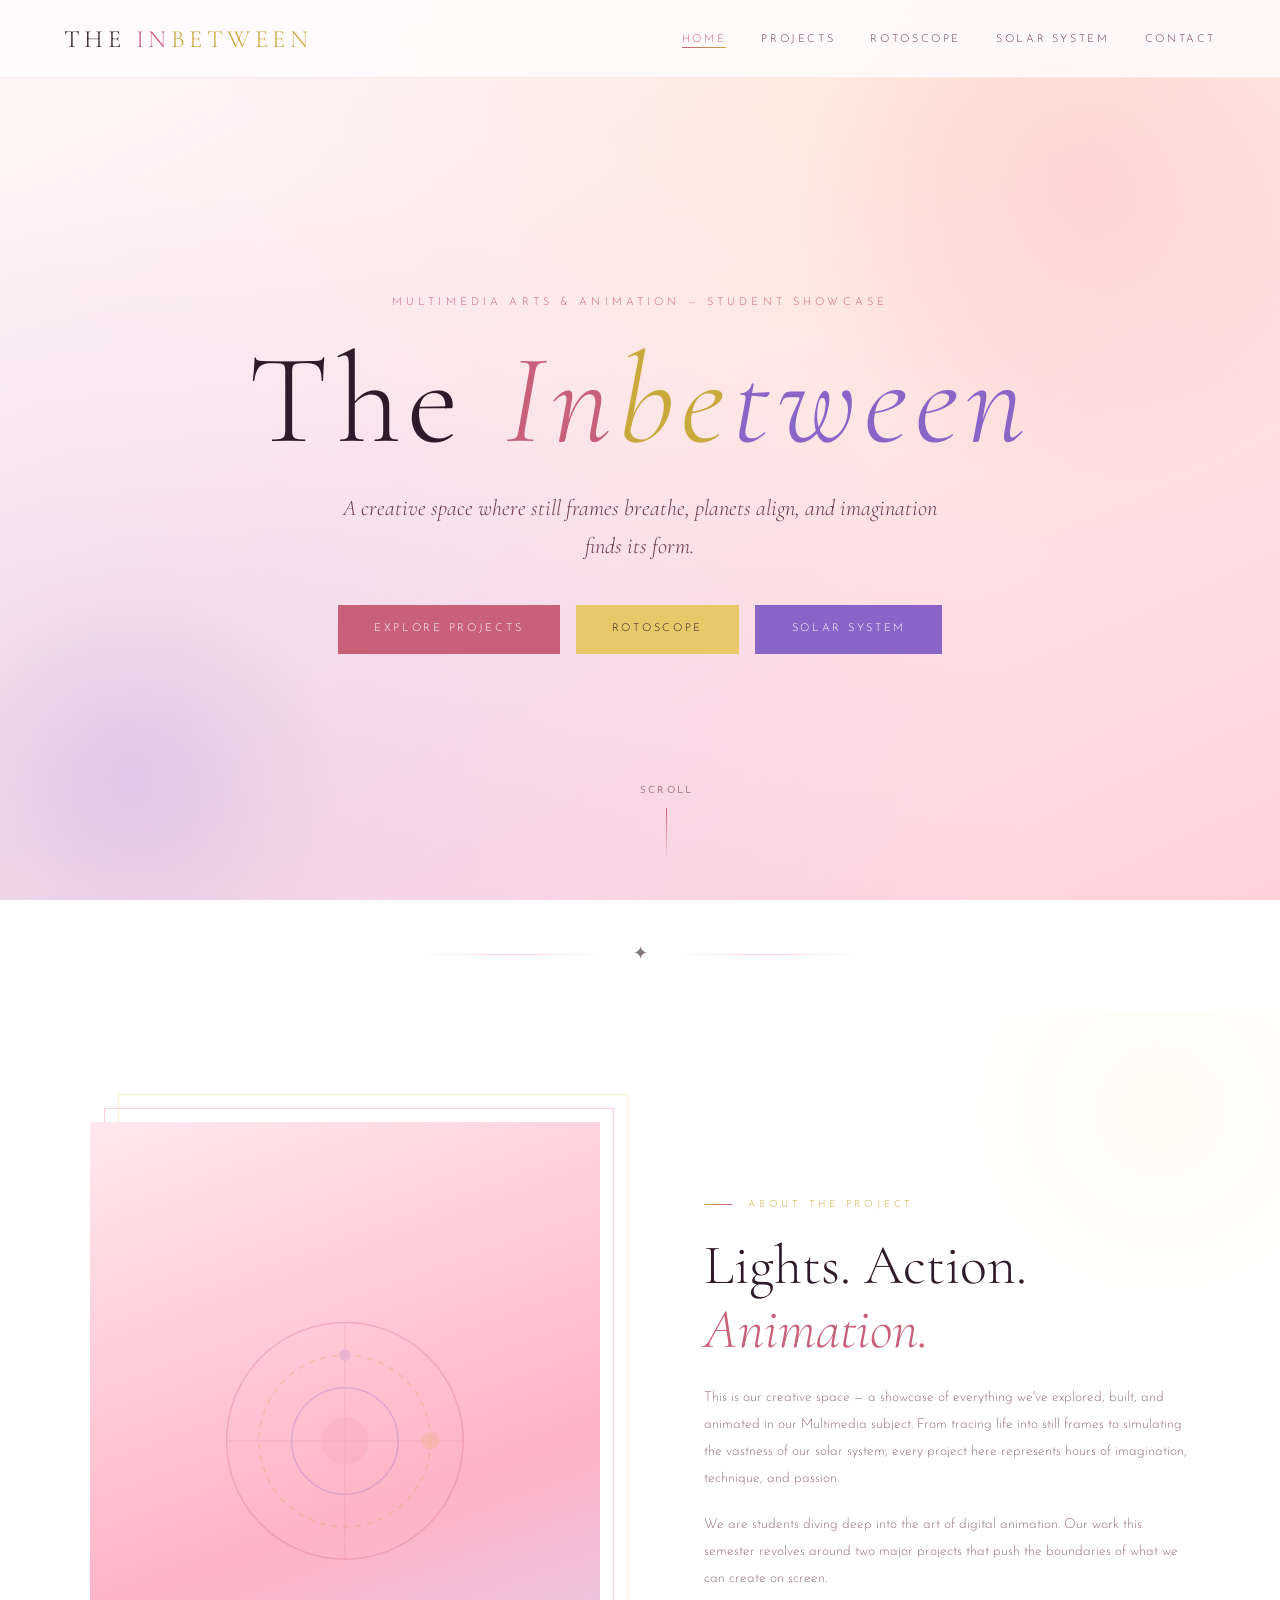
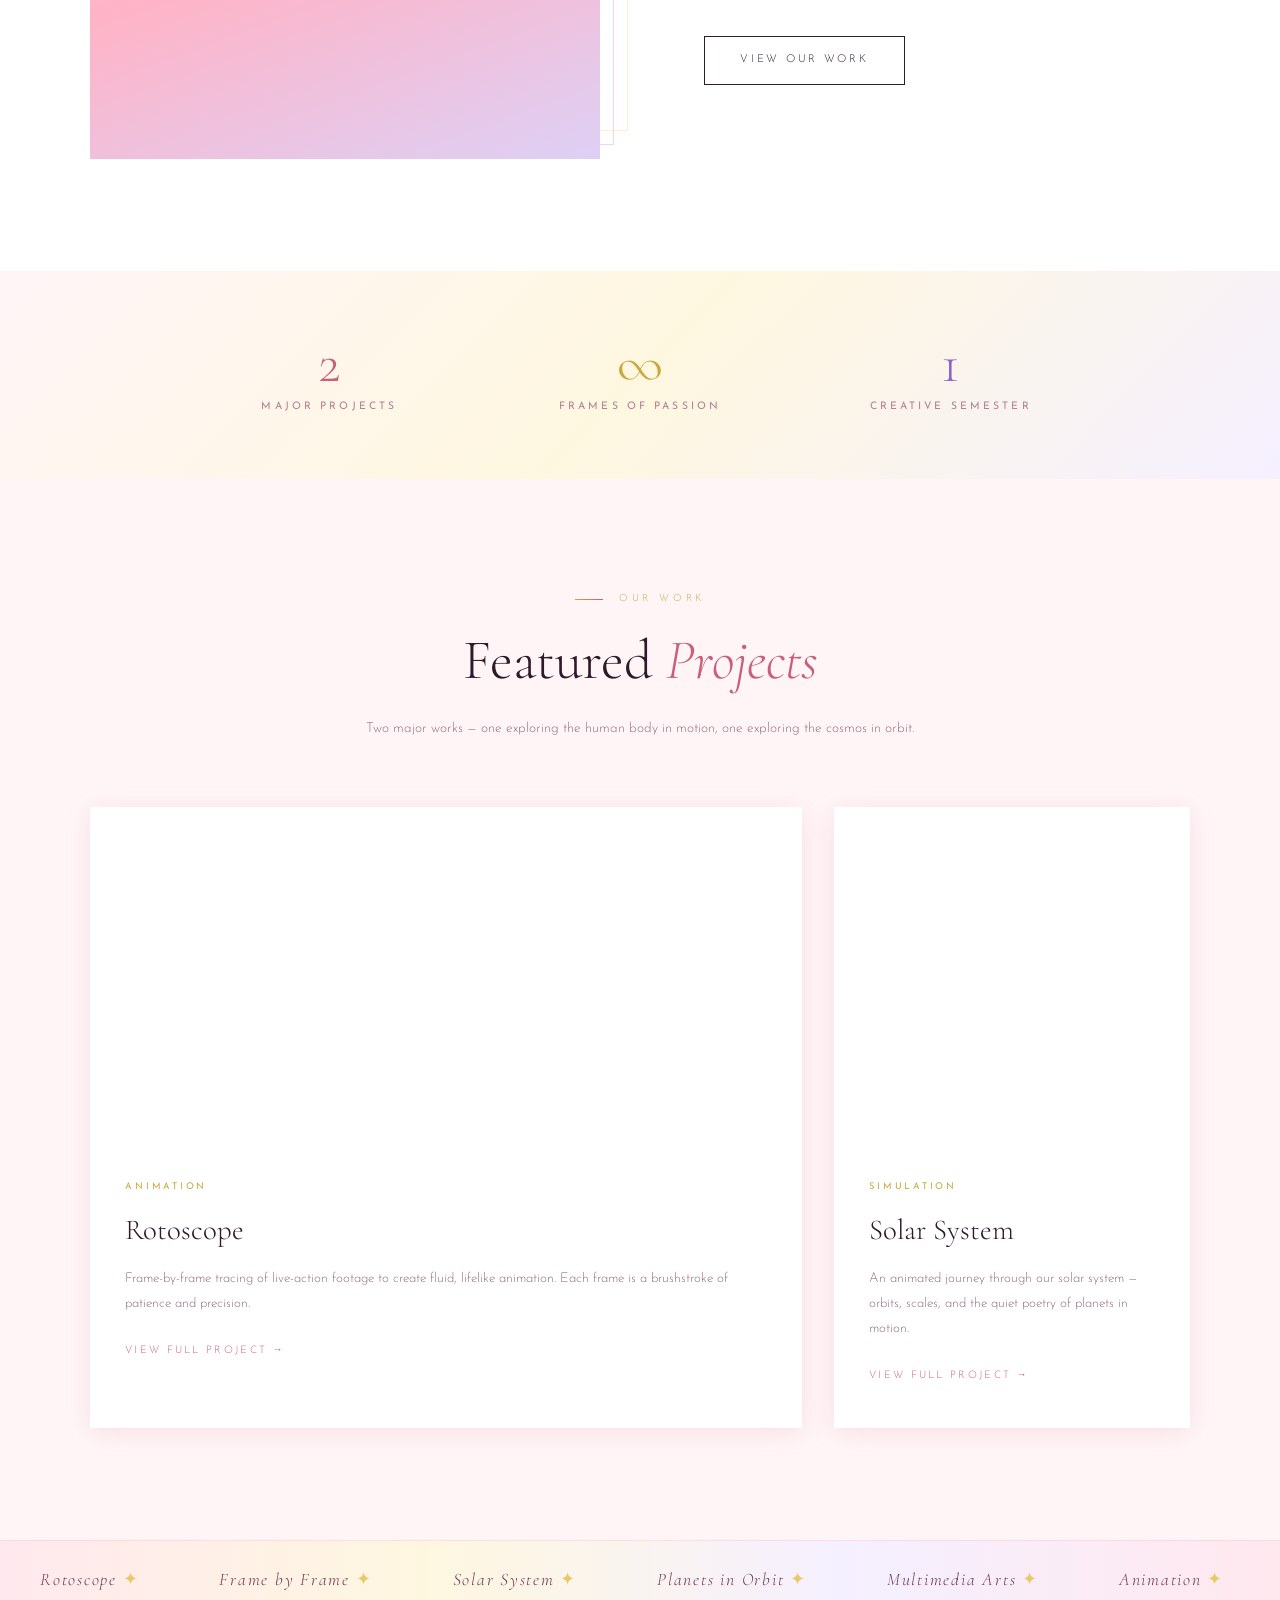
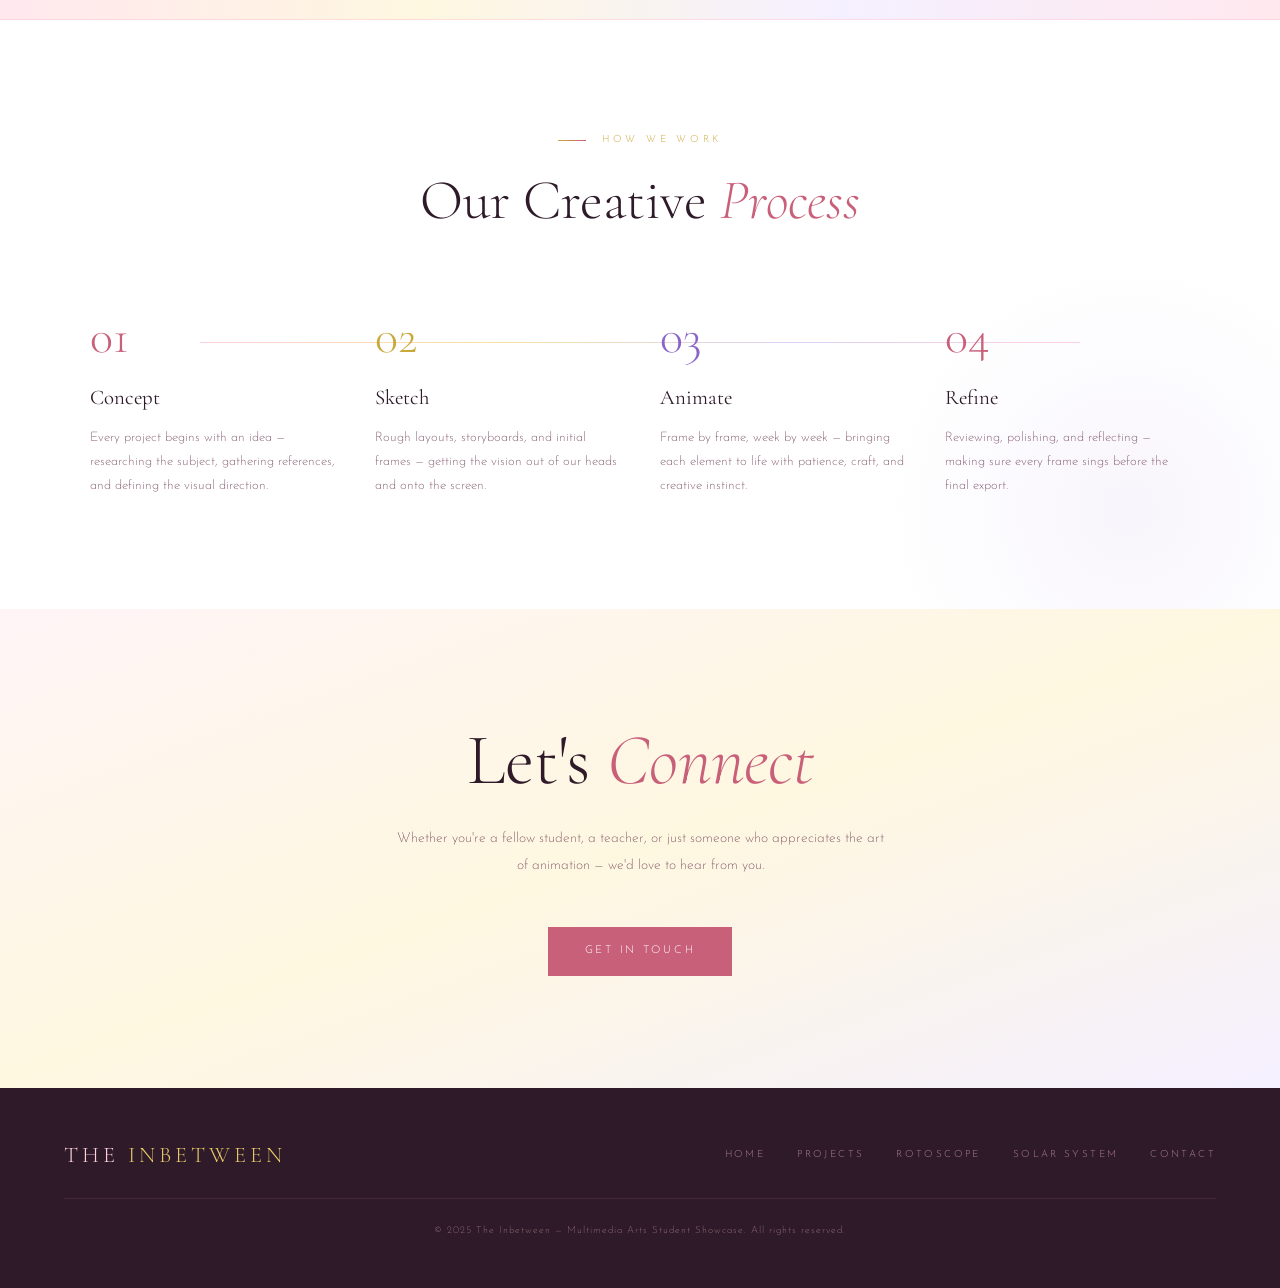
==== index.html @ d8b63603 "update" ====
<!DOCTYPE html>
<html lang="en">
<head>
  <meta charset="UTF-8" />
  <meta name="viewport" content="width=device-width, initial-scale=1.0" />
  <meta name="description" content="The Inbetween — A Multimedia Arts & Animation Student Showcase" />
  <title>The Inbetween — Home</title>
  <link rel="preconnect" href="https://fonts.googleapis.com" />
  <link rel="preconnect" href="https://fonts.gstatic.com" crossorigin />
  <link href="https://fonts.googleapis.com/css2?family=Cormorant+Garamond:ital,wght@0,300;0,400;0,600;1,300;1,400;1,600&family=Josefin+Sans:wght@200;300;400&display=swap" rel="stylesheet" />
  <link rel="stylesheet" href="styles.css" />
  <style>
    /* ---- HERO ---- */
    .hero {
      min-height: 100vh;
      display: flex; align-items: center; justify-content: center;
      position: relative; overflow: hidden;
      padding: 8rem 4rem 5rem;
      background:
        radial-gradient(ellipse at 80% 10%, rgba(247,228,160,0.28) 0%, transparent 55%),
        radial-gradient(ellipse at 10% 90%, rgba(184,158,224,0.22) 0%, transparent 55%),
        linear-gradient(155deg, var(--pink-whisper) 0%, var(--pink-blush) 50%, var(--pink-light) 100%);
    }
    .hero::before {
      content: '';
      position: absolute;
      width: 620px; height: 620px; border-radius: 50%;
      background: radial-gradient(circle, rgba(255,179,198,0.38) 0%, transparent 70%);
      top: -120px; right: -120px;
      animation: blobFloat 9s ease-in-out infinite;
    }
    .hero::after {
      content: '';
      position: absolute;
      width: 420px; height: 420px; border-radius: 50%;
      background: radial-gradient(circle, rgba(184,158,224,0.28) 0%, transparent 70%);
      bottom: -80px; left: -80px;
      animation: blobFloat 11s ease-in-out infinite reverse;
    }
    .hero__inner {
      max-width: 920px; text-align: center;
      position: relative; z-index: 1;
      animation: fadeUp 1s ease both;
    }
    .hero__eyebrow {
      font-size: 0.68rem; font-weight: 300;
      letter-spacing: 0.38em; text-transform: uppercase;
      color: var(--pink-deep); margin-bottom: 1.5rem;
      animation: fadeUp 1s 0.15s ease both;
    }
    .hero__title {
      font-family: var(--font-display);
      font-size: clamp(4rem, 10vw, 8rem);
      font-weight: 300; line-height: 1;
      letter-spacing: 0.06em; color: var(--text-dark);
      margin-bottom: 1.5rem;
      animation: fadeUp 1s 0.3s ease both;
    }
    .hero__title .em-pink   { font-style: italic; color: var(--pink-deep); }
    .hero__title .em-gold   { font-style: italic; color: var(--gold-rich); }
    .hero__title .em-purple { font-style: italic; color: var(--purple-rich); }
    .hero__subtitle {
      font-family: var(--font-display);
      font-size: clamp(1rem, 2.5vw, 1.4rem);
      font-weight: 300; font-style: italic;
      color: var(--text-mid); max-width: 600px;
      margin: 0 auto 2.5rem;
      animation: fadeUp 1s 0.45s ease both;
    }
    .hero__cta {
      display: inline-flex; gap: 1rem;
      flex-wrap: wrap; justify-content: center;
      animation: fadeUp 1s 0.6s ease both;
    }
    .hero__scroll {
      position: absolute; bottom: 2.5rem; left: 50%;
      transform: translateX(-50%);
      display: flex; flex-direction: column; align-items: center;
      gap: 0.5rem; color: var(--text-soft);
      font-size: 0.62rem; letter-spacing: 0.22em; text-transform: uppercase;
      z-index: 1; animation: fadeUp 1s 1s ease both;
    }
    .hero__scroll-line {
      width: 1px; height: 52px;
      background: linear-gradient(to bottom, var(--pink-deep), transparent);
      animation: scrollLine 2s ease-in-out infinite;
    }

    /* ---- ABOUT ---- */
    .about {
      padding: 7rem 4rem; background: var(--white);
      position: relative; overflow: hidden;
    }
    .about::before {
      content: '';
      position: absolute;
      width: 400px; height: 400px; border-radius: 50%;
      background: radial-gradient(circle, rgba(247,228,160,0.15) 0%, transparent 70%);
      top: -100px; right: -80px;
    }
    .about__inner {
      max-width: 1100px; margin: 0 auto;
      display: grid; grid-template-columns: 1fr 1fr;
      gap: 5rem; align-items: center; position: relative; z-index: 1;
    }
    .about__image-wrap { position: relative; }
    .about__image-wrap::before {
      content: '';
      position: absolute; inset: -14px -14px 14px 14px;
      border: 1px solid var(--pink-light); z-index: 0;
    }
    .about__image-wrap::after {
      content: '';
      position: absolute; inset: -28px -28px 28px 28px;
      border: 1px solid var(--gold-light); z-index: 0; opacity: 0.5;
    }
    .about__image-placeholder {
      width: 100%; aspect-ratio: 4/5;
      background: linear-gradient(160deg, var(--pink-blush) 0%, var(--pink-soft) 60%, var(--purple-soft) 100%);
      position: relative; z-index: 1;
      display: flex; align-items: center; justify-content: center; overflow: hidden;
    }
    .about__image-placeholder svg { width: 58%; opacity: 0.28; }
    .about__content { padding-left: 1.5rem; }

    /* ---- STATS ---- */
    .stats {
      padding: 4rem 4rem;
      background: linear-gradient(135deg, var(--pink-whisper) 0%, var(--gold-pale) 50%, var(--purple-pale) 100%);
    }
    .stats__inner {
      max-width: 900px; margin: 0 auto;
      display: grid; grid-template-columns: repeat(3,1fr);
      gap: 2rem; text-align: center;
    }
    .stat-item__number {
      font-family: var(--font-display); font-size: 3.5rem;
      font-weight: 300; line-height: 1; margin-bottom: 0.4rem;
    }
    .stat-item:nth-child(1) .stat-item__number { color: var(--pink-deep); }
    .stat-item:nth-child(2) .stat-item__number { color: var(--gold-rich); }
    .stat-item:nth-child(3) .stat-item__number { color: var(--purple-rich); }
    .stat-item__label { font-size: 0.65rem; letter-spacing: 0.3em; text-transform: uppercase; color: var(--text-soft); }

    /* ---- PROJECTS PREVIEW ---- */
    .projects { padding: 7rem 4rem; background: var(--pink-whisper); }
    .projects__header { max-width: 1100px; margin: 0 auto 4rem; text-align: center; }
    .projects__grid {
      max-width: 1100px; margin: 0 auto;
      display: grid; grid-template-columns: 2fr 1fr; gap: 2rem;
    }

          .project-card__image {
        height: 340px;
        overflow: hidden;
        border-radius: 12px;
      }

      .project-card__image iframe {
        width: 100%;
        height: 100%;
        display: block;
        border: 0;
      }
      
      .project-card {
      background: var(--white); box-shadow: var(--shadow-card);
      transition: transform var(--transition), box-shadow var(--transition);
      overflow: hidden;
    }
    .project-card:hover { transform: translateY(-6px); box-shadow: 0 16px 48px rgba(201,96,122,0.16); }
    .project-card__image { overflow: hidden; }
    .project-card__placeholder {
      width: 100%; aspect-ratio: 16/9;
      background: linear-gradient(135deg, var(--pink-blush) 0%, var(--purple-soft) 100%);
      display: flex; align-items: center; justify-content: center;
    }
    .project-card__placeholder-icon { font-size: 3.5rem; opacity: 0.6; }
    .project-card__body { padding: 2rem 2.2rem 2.5rem; }
    .project-card__tag {
      font-size: 0.58rem; letter-spacing: 0.3em; text-transform: uppercase;
      color: var(--gold-rich); margin-bottom: 0.7rem;
    }
    .project-card__title {
      font-family: var(--font-display); font-size: 1.8rem;
      font-weight: 300; color: var(--text-dark); margin-bottom: 0.8rem;
      text-decoration: none; display: block;
      transition: color var(--transition);
    }
    .project-card__title:hover { color: var(--pink-deep); }
    .project-card__desc {
      font-size: 0.84rem; font-weight: 200;
      color: var(--text-mid); line-height: 1.85; margin-bottom: 1.2rem;
    }
    .project-card__link {
      display: inline-flex; align-items: center; gap: 0.5rem;
      font-size: 0.65rem; font-weight: 300; letter-spacing: 0.22em;
      text-transform: uppercase; color: var(--pink-deep);
      transition: gap var(--transition), color var(--transition);
      font-family: var(--font-body);
    }
    .project-card__link:hover { gap: 0.9rem; color: var(--purple-rich); }
    .project-card--featured .project-card__placeholder { aspect-ratio: 4/3; }

    /* ---- PROCESS ---- */
    .process {
      padding: 7rem 4rem; background: var(--white);
      position: relative; overflow: hidden;
    }
    .process::after {
      content: ''; position: absolute;
      width: 500px; height: 500px; border-radius: 50%;
      background: radial-gradient(circle, rgba(184,158,224,0.1) 0%, transparent 70%);
      bottom: -150px; right: -100px;
    }
    .process__inner { max-width: 1100px; margin: 0 auto; position: relative; z-index: 1; }
    .process__header { text-align: center; margin-bottom: 5rem; }
    .process__steps {
      display: grid; grid-template-columns: repeat(4,1fr);
      gap: 2.5rem; position: relative;
    }
    .process__steps::before {
      content: ''; position: absolute;
      top: 1.8rem; left: 10%; right: 10%; height: 1px;
      background: linear-gradient(90deg, var(--pink-light), var(--gold-light), var(--purple-soft), var(--pink-light));
    }
    .process-step__number {
      font-family: var(--font-display); font-size: 3rem;
      font-weight: 300; line-height: 1; margin-bottom: 1.2rem; position: relative; z-index: 1;
    }
    .process-step:nth-child(1) .process-step__number { color: var(--pink-deep); }
    .process-step:nth-child(2) .process-step__number { color: var(--gold-rich); }
    .process-step:nth-child(3) .process-step__number { color: var(--purple-rich); }
    .process-step:nth-child(4) .process-step__number { color: var(--pink-deep); }
    .process-step__title {
      font-family: var(--font-display); font-size: 1.3rem;
      font-weight: 400; color: var(--text-dark); margin-bottom: 0.7rem;
    }
    .process-step__desc { font-size: 0.82rem; font-weight: 200; color: var(--text-mid); line-height: 1.8; }

    /* ---- GALLERY STRIP ---- */
    /* (uses shared .gallery-strip styles) */

    /* ---- CTA ---- */
    .cta-section {
      padding: 7rem 4rem; text-align: center;
      background: linear-gradient(160deg, var(--pink-whisper) 0%, var(--gold-pale) 50%, var(--purple-pale) 100%);
    }
    .cta-section__title {
      font-family: var(--font-display);
      font-size: clamp(2.5rem, 6vw, 4.5rem);
      font-weight: 300; line-height: 1.1;
      color: var(--text-dark); margin-bottom: 1.5rem;
    }
    .cta-section__title em { font-style: italic; color: var(--pink-deep); }
    .cta-section__text {
      font-size: 0.87rem; font-weight: 200;
      color: var(--text-mid); margin-bottom: 3rem; line-height: 1.95;
      max-width: 500px; margin-left: auto; margin-right: auto;
    }

    @media (max-width: 900px) {
      .hero { padding: 7rem 2rem 5rem; }
      .about { padding: 5rem 2rem; }
      .about__inner { grid-template-columns: 1fr; gap: 3rem; }
      .about__content { padding-left: 0; }
      .stats { padding: 3rem 2rem; }
      .stats__inner { grid-template-columns: 1fr; gap: 2rem; }
      .projects { padding: 5rem 2rem; }
      .projects__grid { grid-template-columns: 1fr; }
      .process { padding: 5rem 2rem; }
      .process__steps { grid-template-columns: repeat(2,1fr); }
      .process__steps::before { display: none; }
      .cta-section { padding: 5rem 2rem; }
    }
    @media (max-width: 480px) {
      .hero__title { font-size: 3rem; }
      .process__steps { grid-template-columns: 1fr; }

    }
  </style>
</head>
<body>

  <!-- NAVBAR -->
  <nav class="navbar" role="navigation" aria-label="Main navigation">
    <a href="index.html" class="navbar__logo" aria-label="The Inbetween home">
      The <span class="accent-pink">In</span><span class="accent-gold">between</span>
    </a>
    <ul class="navbar__links" id="navLinks" role="list">
      <li><a href="index.html" class="active">Home</a></li>
      <li><a href="projects.html">Projects</a></li>
      <li><a href="rotoscope.html">Rotoscope</a></li>
      <li><a href="solar-system.html">Solar System</a></li>
      <li><a href="contact.html">Contact</a></li>
    </ul>
    <button class="navbar__hamburger" id="hamburger"
      aria-label="Toggle navigation menu" aria-expanded="false" aria-controls="navLinks">
      <span></span><span></span><span></span>
    </button>
  </nav>

  <!-- HERO -->
  <section class="hero" id="home" aria-label="Hero section">
    <div class="hero__inner">
      <p class="hero__eyebrow">Multimedia Arts &amp; Animation — Student Showcase</p>
      <h1 class="hero__title">
        The <span class="em-pink">In</span><span class="em-gold">be</span><span class="em-purple">tween</span>
      </h1>
      <p class="hero__subtitle">
        A creative space where still frames breathe, planets align, and imagination finds its form.
      </p>
      <div class="hero__cta">
        <a href="projects.html" class="btn btn--primary">Explore Projects</a>
        <a href="rotoscope.html" class="btn btn--gold">Rotoscope</a>
        <a href="solar-system.html" class="btn btn--purple">Solar System</a>
      </div>
    </div>
    <div class="hero__scroll" aria-hidden="true">
      <span>Scroll</span>
      <div class="hero__scroll-line"></div>
    </div>
  </section>

  <!-- DIVIDER -->
  <div class="divider" aria-hidden="true">
    <div class="divider__line"></div>
    <span class="divider__gem">✦</span>
    <div class="divider__line"></div>
  </div>

  <!-- ABOUT -->
  <section class="about" id="about" aria-label="About section">
    <div class="about__inner">
      <div class="about__image-wrap reveal">
        <div class="about__image-placeholder" role="img" aria-label="Decorative animation artwork">
          <svg viewBox="0 0 200 200" fill="none" xmlns="http://www.w3.org/2000/svg" aria-hidden="true">
            <circle cx="100" cy="100" r="80" stroke="#c9607a" stroke-width="1"/>
            <circle cx="100" cy="100" r="58" stroke="#c9a83c" stroke-width="1" stroke-dasharray="4 4"/>
            <circle cx="100" cy="100" r="36" stroke="#8a65c8" stroke-width="1"/>
            <circle cx="100" cy="100" r="16" fill="#c9607a" opacity="0.3"/>
            <line x1="20" y1="100" x2="180" y2="100" stroke="#c9607a" stroke-width="1" opacity="0.4"/>
            <line x1="100" y1="20" x2="100" y2="180" stroke="#c9607a" stroke-width="1" opacity="0.4"/>
            <circle cx="158" cy="100" r="6" fill="#c9a83c" opacity="0.6"/>
            <circle cx="100" cy="42" r="4" fill="#8a65c8" opacity="0.6"/>
          </svg>
        </div>
      </div>
      <div class="about__content reveal">
        <p class="section-label">About the Project</p>
        <h2 class="section-title">Lights. Action. <em>Animation.</em></h2>
        <p class="section-text">
          This is our creative space — a showcase of everything we've explored, built, and animated in our Multimedia subject. From tracing life into still frames to simulating the vastness of our solar system, every project here represents hours of imagination, technique, and passion.
        </p>
        <p class="section-text">
          We are students diving deep into the art of digital animation. Our work this semester revolves around two major projects that push the boundaries of what we can create on screen.
        </p>
        <a href="projects.html" class="btn btn--outline" style="margin-top:1.5rem; display:inline-block;">View Our Work</a>
      </div>
    </div>
  </section>

  <!-- STATS -->
  <section class="stats" aria-label="Project stats">
    <div class="stats__inner">
      <div class="stat-item reveal">
        <div class="stat-item__number">2</div>
        <div class="stat-item__label">Major Projects</div>
      </div>
      <div class="stat-item reveal">
        <div class="stat-item__number">∞</div>
        <div class="stat-item__label">Frames of Passion</div>
      </div>
      <div class="stat-item reveal">
        <div class="stat-item__number">1</div>
        <div class="stat-item__label">Creative Semester</div>
      </div>
    </div>
  </section>

  <!-- PROJECTS PREVIEW -->
  <section class="projects" aria-label="Projects section">
    <div class="projects__header reveal">
      <p class="section-label" style="justify-content:center;">Our Work</p>
      <h2 class="section-title">Featured <em>Projects</em></h2>
      <p class="section-text" style="margin-top:1rem; max-width:600px; margin-left:auto; margin-right:auto;">
        Two major works — one exploring the human body in motion, one exploring the cosmos in orbit.
      </p>
    </div>
    <div class="projects__grid">
      <article class="project-card project-card--featured reveal" tabindex="0" aria-label="Rotoscope project">
        <div class="project-card__image">
      <iframe 
        width="100%" 
        height="200"
        src="https://www.youtube.com/embed/eoOIrdb_0ko"
        title="Rotoscope video"
        frameborder="0"
        allow="accelerometer; autoplay; clipboard-write; encrypted-media; gyroscope; picture-in-picture"
        allowfullscreen>
      </iframe>
    </div>
        <div class="project-card__body">
          <p class="project-card__tag">Animation</p>
          <a href="rotoscope.html" class="project-card__title">Rotoscope</a>
          <p class="project-card__desc">Frame-by-frame tracing of live-action footage to create fluid, lifelike animation. Each frame is a brushstroke of patience and precision.</p>
          <a href="rotoscope.html" class="project-card__link">View Full Project →</a>
        </div>
      </article>
      <article class="project-card reveal" tabindex="0" aria-label="Solar System project">
        <div class="project-card__image">
          <iframe 
            width="100%" 
            height="200"
            src="https://www.youtube.com/embed/peSv5IT5Ve4"
            title="Solar System video"
            frameborder="0"
            allow="accelerometer; autoplay; clipboard-write; encrypted-media; gyroscope; picture-in-picture"
            allowfullscreen>
          </iframe>
        </div>
        <div class="project-card__body">
          <p class="project-card__tag">Simulation</p>
          <a href="solar-system.html" class="project-card__title">Solar System</a>
          <p class="project-card__desc">An animated journey through our solar system — orbits, scales, and the quiet poetry of planets in motion.</p>
          <a href="solar-system.html" class="project-card__link">View Full Project →</a>
        </div>
      </article>
    </div>
  </section>

  <!-- GALLERY STRIP -->
  <div class="gallery-strip" aria-hidden="true">
    <div class="gallery-strip__track">
      <span class="gallery-strip__item">Rotoscope</span>
      <span class="gallery-strip__item">Frame by Frame</span>
      <span class="gallery-strip__item">Solar System</span>
      <span class="gallery-strip__item">Planets in Orbit</span>
      <span class="gallery-strip__item">Multimedia Arts</span>
      <span class="gallery-strip__item">Animation</span>
      <span class="gallery-strip__item">The Inbetween</span>
      <span class="gallery-strip__item">Student Showcase</span>
      <!-- Duplicate for seamless loop -->
      <span class="gallery-strip__item">Rotoscope</span>
      <span class="gallery-strip__item">Frame by Frame</span>
      <span class="gallery-strip__item">Solar System</span>
      <span class="gallery-strip__item">Planets in Orbit</span>
      <span class="gallery-strip__item">Multimedia Arts</span>
      <span class="gallery-strip__item">Animation</span>
      <span class="gallery-strip__item">The Inbetween</span>
      <span class="gallery-strip__item">Student Showcase</span>
    </div>
  </div>

  <!-- PROCESS -->
  <section class="process" aria-label="Our creative process">
    <div class="process__inner">
      <div class="process__header reveal">
        <p class="section-label" style="justify-content:center;">How We Work</p>
        <h2 class="section-title">Our Creative <em>Process</em></h2>
      </div>
      <div class="process__steps">
        <div class="process-step reveal">
          <div class="process-step__number">01</div>
          <h3 class="process-step__title">Concept</h3>
          <p class="process-step__desc">Every project begins with an idea — researching the subject, gathering references, and defining the visual direction.</p>
        </div>
        <div class="process-step reveal">
          <div class="process-step__number">02</div>
          <h3 class="process-step__title">Sketch</h3>
          <p class="process-step__desc">Rough layouts, storyboards, and initial frames — getting the vision out of our heads and onto the screen.</p>
        </div>
        <div class="process-step reveal">
          <div class="process-step__number">03</div>
          <h3 class="process-step__title">Animate</h3>
          <p class="process-step__desc">Frame by frame, week by week — bringing each element to life with patience, craft, and creative instinct.</p>
        </div>
        <div class="process-step reveal">
          <div class="process-step__number">04</div>
          <h3 class="process-step__title">Refine</h3>
          <p class="process-step__desc">Reviewing, polishing, and reflecting — making sure every frame sings before the final export.</p>
        </div>
      </div>
    </div>
  </section>

  <!-- CTA -->
  <section class="cta-section" aria-label="Contact call to action">
    <div class="reveal">
      <h2 class="cta-section__title">Let's <em>Connect</em></h2>
      <p class="cta-section__text">Whether you're a fellow student, a teacher, or just someone who appreciates the art of animation — we'd love to hear from you.</p>
      <a href="contact.html" class="btn btn--primary">Get in Touch</a>
    </div>
  </section>

  <!-- FOOTER -->
  <footer role="contentinfo">
    <div class="footer__logo">The <span class="accent">Inbetween</span></div>
    <nav class="footer__nav" aria-label="Footer navigation">
      <a href="index.html">Home</a>
      <a href="projects.html">Projects</a>
      <a href="rotoscope.html">Rotoscope</a>
      <a href="solar-system.html">Solar System</a>
      <a href="contact.html">Contact</a>
    </nav>
    <p class="footer__copy">&copy; 2025 The Inbetween &mdash; Multimedia Arts Student Showcase. All rights reserved.</p>
  </footer>

  <script src="nav.js"></script>

</body>
</html>
---- styles.css ----
/* ================================================
   THE INBETWEEN — Shared Styles
================================================ */
:root {
  --pink-whisper:   #fff5f7;
  --pink-blush:     #ffe8ee;
  --pink-light:     #ffd1dc;
  --pink-soft:      #ffb3c6;
  --pink-rose:      #f28baa;
  --pink-deep:      #c9607a;

  --gold-pale:      #fef7e0;
  --gold-light:     #f7e4a0;
  --gold-warm:      #e8c96a;
  --gold-rich:      #c9a83c;
  --gold-deep:      #a07a20;

  --purple-pale:    #f5f0ff;
  --purple-soft:    #ddd0f5;
  --purple-mid:     #b89ee0;
  --purple-rich:    #8a65c8;
  --purple-deep:    #5e3d9a;

  --cream:          #fffbfc;
  --white:          #ffffff;
  --text-dark:      #2e1a28;
  --text-mid:       #6b3a52;
  --text-soft:      #b08090;

  --font-display:   'Cormorant Garamond', serif;
  --font-body:      'Josefin Sans', sans-serif;

  --transition:     0.4s cubic-bezier(0.25, 0.46, 0.45, 0.94);
  --shadow-soft:    0 8px 40px rgba(201, 96, 122, 0.12);
  --shadow-card:    0 4px 24px rgba(201, 96, 122, 0.14);
  --radius:         2px;
}

*, *::before, *::after { box-sizing: border-box; margin: 0; padding: 0; }
html { scroll-behavior: smooth; }
body {
  font-family: var(--font-body);
  background-color: var(--cream);
  color: var(--text-dark);
  line-height: 1.7;
  overflow-x: hidden;
}
img { max-width: 100%; display: block; }
a { text-decoration: none; color: inherit; }
ul { list-style: none; }
.sr-only {
  position: absolute; width: 1px; height: 1px;
  padding: 0; margin: -1px; overflow: hidden;
  clip: rect(0,0,0,0); white-space: nowrap; border: 0;
}

/* ---- NAVBAR ---- */
.navbar {
  position: fixed; top: 0; left: 0;
  width: 100%; z-index: 1000;
  padding: 1.1rem 4rem;
  display: flex; align-items: center; justify-content: space-between;
  background: rgba(255, 251, 252, 0.88);
  backdrop-filter: blur(14px);
  -webkit-backdrop-filter: blur(14px);
  border-bottom: 1px solid rgba(255, 179, 198, 0.25);
  transition: box-shadow var(--transition);
}
.navbar__logo {
  font-family: var(--font-display);
  font-size: 1.55rem; font-weight: 300;
  letter-spacing: 0.18em; text-transform: uppercase;
  color: var(--text-dark);
}
.navbar__logo .accent-pink { color: var(--pink-deep); }
.navbar__logo .accent-gold { color: var(--gold-rich); }

.navbar__links { display: flex; gap: 2.2rem; align-items: center; }
.navbar__links a {
  font-family: var(--font-body);
  font-size: 0.68rem; font-weight: 300;
  letter-spacing: 0.24em; text-transform: uppercase;
  color: var(--text-mid);
  position: relative; padding-bottom: 3px;
  transition: color var(--transition);
}
.navbar__links a::after {
  content: '';
  position: absolute; bottom: 0; left: 0;
  width: 0; height: 1px;
  background: linear-gradient(90deg, var(--pink-deep), var(--gold-rich));
  transition: width var(--transition);
}
.navbar__links a:hover { color: var(--pink-deep); }
.navbar__links a:hover::after { width: 100%; }
.navbar__links a.active { color: var(--pink-deep); }
.navbar__links a.active::after { width: 100%; }

.navbar__hamburger {
  display: none; flex-direction: column; gap: 5px;
  cursor: pointer; background: none; border: none; padding: 4px;
}
.navbar__hamburger span {
  display: block; width: 24px; height: 1px;
  background: var(--text-mid); transition: var(--transition);
}

/* ---- BUTTONS ---- */
.btn {
  font-family: var(--font-body);
  font-size: 0.68rem; font-weight: 300;
  letter-spacing: 0.25em; text-transform: uppercase;
  padding: 0.9rem 2.2rem; cursor: pointer;
  transition: var(--transition); border: 1px solid transparent;
  display: inline-block;
}
.btn--primary { background: var(--pink-deep); color: var(--white); border-color: var(--pink-deep); }
.btn--primary:hover { background: var(--purple-deep); border-color: var(--purple-deep); }
.btn--gold { background: var(--gold-warm); color: var(--text-dark); border-color: var(--gold-warm); }
.btn--gold:hover { background: var(--gold-rich); border-color: var(--gold-rich); }
.btn--outline { background: transparent; color: var(--text-dark); border-color: var(--text-dark); }
.btn--outline:hover { background: var(--text-dark); color: var(--white); }
.btn--purple { background: var(--purple-rich); color: var(--white); border-color: var(--purple-rich); }
.btn--purple:hover { background: var(--purple-deep); border-color: var(--purple-deep); }

/* ---- DIVIDER ---- */
.divider {
  display: flex; align-items: center; justify-content: center;
  gap: 1.2rem; padding: 2.5rem 4rem; background: var(--white);
}
.divider__line {
  flex: 1; max-width: 200px; height: 1px;
  background: linear-gradient(90deg, transparent, var(--pink-light), transparent);
}
.divider__gem { font-size: 1.1rem; opacity: 0.6; }

/* ---- SECTION LABELS ---- */
.section-label {
  font-size: 0.62rem; font-weight: 300;
  letter-spacing: 0.38em; text-transform: uppercase;
  color: var(--gold-rich); margin-bottom: 1.2rem;
  display: flex; align-items: center; gap: 1rem;
}
.section-label::before {
  content: '';
  width: 28px; height: 1px;
  background: linear-gradient(90deg, var(--gold-rich), var(--pink-deep));
}
.section-title {
  font-family: var(--font-display);
  font-size: clamp(2.2rem, 5vw, 3.5rem);
  font-weight: 300; line-height: 1.15;
  color: var(--text-dark); margin-bottom: 1.5rem;
}
.section-title em { font-style: italic; color: var(--pink-deep); }
.section-title .em-gold { font-style: italic; color: var(--gold-rich); }
.section-title .em-purple { font-style: italic; color: var(--purple-rich); }
.section-text {
  font-size: 0.86rem; font-weight: 200;
  color: var(--text-mid); line-height: 1.95; margin-bottom: 1.2rem;
}

/* ---- FOOTER ---- */
footer {
  background: var(--text-dark); color: var(--pink-light);
  padding: 3rem 4rem;
  display: flex; align-items: center; justify-content: space-between;
  flex-wrap: wrap; gap: 1.5rem;
}
.footer__logo {
  font-family: var(--font-display); font-size: 1.4rem;
  font-weight: 300; letter-spacing: 0.18em; text-transform: uppercase;
}
.footer__logo .accent { color: var(--gold-warm); }
.footer__nav { display: flex; gap: 2rem; }
.footer__nav a {
  font-family: var(--font-body); font-size: 0.62rem;
  font-weight: 300; letter-spacing: 0.24em; text-transform: uppercase;
  color: var(--text-soft); transition: color var(--transition);
}
.footer__nav a:hover { color: var(--pink-light); }
.footer__copy {
  font-size: 0.62rem; font-weight: 200;
  color: var(--text-soft); letter-spacing: 0.1em;
  width: 100%; text-align: center;
  padding-top: 1.5rem;
  border-top: 1px solid rgba(255,179,198,0.1);
}

/* ---- SCROLL REVEAL ---- */
.reveal {
  opacity: 0; transform: translateY(28px);
  transition: opacity 0.7s ease, transform 0.7s ease;
}
.reveal.visible { opacity: 1; transform: translateY(0); }

/* ---- INNER HERO ---- */
.inner-page { padding-top: 5rem; }
.inner-hero {
  min-height: 55vh;
  display: flex; align-items: flex-end;
  padding: 6rem 4rem 4rem;
  position: relative; overflow: hidden;
}
.inner-hero--rotoscope {
  background:
    radial-gradient(ellipse at 70% 30%, rgba(247,228,160,0.3) 0%, transparent 55%),
    linear-gradient(145deg, var(--pink-whisper) 0%, var(--pink-blush) 40%, var(--purple-pale) 100%);
}
.inner-hero--solar {
  background:
    radial-gradient(ellipse at 30% 60%, rgba(184,158,224,0.28) 0%, transparent 55%),
    linear-gradient(145deg, var(--gold-pale) 0%, var(--pink-blush) 40%, var(--purple-pale) 100%);
}
.inner-hero__content {
  max-width: 800px; position: relative; z-index: 1;
  animation: fadeUp 0.8s ease both;
}
.inner-hero__tag {
  font-size: 0.62rem; letter-spacing: 0.36em;
  text-transform: uppercase; color: var(--gold-rich);
  margin-bottom: 1rem;
  display: flex; align-items: center; gap: 0.8rem;
}
.inner-hero__tag::before { content: ''; width: 24px; height: 1px; background: var(--gold-rich); }
.inner-hero__title {
  font-family: var(--font-display);
  font-size: clamp(3rem, 7vw, 6rem);
  font-weight: 300; line-height: 1.05;
  color: var(--text-dark); margin-bottom: 1.2rem;
}
.inner-hero__title em { font-style: italic; color: var(--pink-deep); }
.inner-hero__subtitle {
  font-family: var(--font-display);
  font-size: 1.15rem; font-weight: 300;
  font-style: italic; color: var(--text-mid); max-width: 580px;
}
.inner-hero__deco {
  position: absolute; border-radius: 50%; opacity: 0.5;
}
.inner-hero__deco--1 {
  width: 350px; height: 350px;
  background: radial-gradient(circle, rgba(255,179,198,0.4) 0%, transparent 70%);
  top: -80px; right: -60px;
  animation: blobFloat 8s ease-in-out infinite;
}
.inner-hero__deco--2 {
  width: 200px; height: 200px;
  background: radial-gradient(circle, rgba(247,228,160,0.5) 0%, transparent 70%);
  bottom: 20px; right: 15%;
  animation: blobFloat 12s ease-in-out infinite reverse;
}

/* ---- INNER BODY ---- */
.inner-body {
  max-width: 900px; margin: 0 auto;
  padding: 5rem 4rem 7rem;
}
.inner-section { margin-bottom: 4rem; }
.inner-section__label {
  font-size: 0.62rem; letter-spacing: 0.36em;
  text-transform: uppercase; color: var(--purple-rich);
  margin-bottom: 0.8rem;
  display: flex; align-items: center; gap: 0.8rem;
}
.inner-section__label::before { content: ''; width: 20px; height: 1px; background: var(--purple-mid); }
.inner-section__title {
  font-family: var(--font-display); font-size: 2rem;
  font-weight: 300; color: var(--text-dark);
  margin-bottom: 1.2rem; line-height: 1.2;
}
.inner-section__title em { font-style: italic; color: var(--pink-deep); }
.inner-section p {
  font-size: 0.88rem; font-weight: 200;
  color: var(--text-mid); line-height: 1.95; margin-bottom: 1rem;
}

/* ---- REFLECTION BOX ---- */
.reflection-box {
  background: linear-gradient(135deg, var(--purple-pale) 0%, var(--pink-whisper) 50%, var(--gold-pale) 100%);
  border-left: 3px solid var(--purple-mid);
  padding: 2.5rem 2.8rem; margin: 3rem 0; position: relative;
}
.reflection-box::before {
  content: '✦'; position: absolute;
  top: -0.8rem; left: 2rem;
  background: var(--purple-pale);
  padding: 0 0.5rem; color: var(--gold-rich); font-size: 1rem;
}
.reflection-box__label {
  font-size: 0.6rem; letter-spacing: 0.36em;
  text-transform: uppercase; color: var(--purple-rich); margin-bottom: 1rem;
}
.reflection-box p {
  font-family: var(--font-display); font-size: 1.05rem;
  font-style: italic; font-weight: 300;
  color: var(--text-mid); line-height: 1.9; margin: 0;
}

/* ---- TAKEAWAYS ---- */
.takeaways { display: grid; grid-template-columns: repeat(3,1fr); gap: 1.5rem; margin-top: 3rem; }
.takeaway-card {
  background: var(--white);
  border-top: 2px solid var(--pink-soft);
  padding: 1.8rem 1.5rem;
  box-shadow: var(--shadow-soft);
}
.takeaway-card:nth-child(2) { border-top-color: var(--gold-warm); }
.takeaway-card:nth-child(3) { border-top-color: var(--purple-mid); }
.takeaway-card__icon { font-size: 1.6rem; margin-bottom: 0.8rem; }
.takeaway-card__title {
  font-family: var(--font-display); font-size: 1.1rem;
  font-weight: 400; color: var(--text-dark); margin-bottom: 0.5rem;
}
.takeaway-card p {
  font-size: 0.8rem; font-weight: 200;
  color: var(--text-mid); line-height: 1.8; margin: 0;
}

/* ---- BACK BUTTON ---- */
.back-btn {
  display: inline-flex; align-items: center; gap: 0.6rem;
  font-size: 0.65rem; letter-spacing: 0.22em; text-transform: uppercase;
  color: var(--pink-deep); background: none; border: none;
  cursor: pointer; font-family: var(--font-body);
  transition: gap var(--transition), color var(--transition);
  margin-bottom: 2rem;
  text-decoration: none;
}
.back-btn:hover { gap: 1rem; color: var(--purple-rich); }
.back-btn::before { content: '←'; }

/* ---- CONTACT PAGE ---- */
.contact-page .inner-body { display: grid; grid-template-columns: 1fr 1fr; gap: 5rem; align-items: start; }
.contact-page .contact-info { padding-top: 1rem; }
.contact-page .contact-info p { font-size: 0.87rem; font-weight: 200; color: var(--text-mid); line-height: 1.95; margin-bottom: 1rem; }
.contact-info__item {
  display: flex; align-items: center; gap: 0.8rem;
  font-size: 0.8rem; font-weight: 200; color: var(--text-mid);
  margin-bottom: 0.8rem; letter-spacing: 0.05em;
}
.contact-info__item span:first-child { color: var(--gold-rich); }
.contact__form { display: flex; flex-direction: column; gap: 1rem; }
.contact__input {
  font-family: var(--font-body); font-size: 0.82rem; font-weight: 200;
  padding: 1rem 1.4rem;
  border: 1px solid var(--pink-soft);
  background: rgba(255,255,255,0.75);
  color: var(--text-dark); outline: none;
  transition: border-color var(--transition), box-shadow var(--transition);
  letter-spacing: 0.05em; width: 100%;
}
.contact__input::placeholder { color: var(--text-soft); font-weight: 200; }
.contact__input:focus { border-color: var(--purple-mid); box-shadow: 0 0 0 3px rgba(184,158,224,0.18); }
.contact__textarea { min-height: 130px; resize: vertical; }
.form-feedback { font-size: 0.78rem; min-height: 1.5rem; margin-top: 0.2rem; }

/* ---- ANIMATIONS ---- */
@keyframes fadeUp {
  from { opacity: 0; transform: translateY(40px); }
  to   { opacity: 1; transform: translateY(0); }
}
@keyframes blobFloat {
  0%,100% { transform: translate(0,0) scale(1); }
  50%      { transform: translate(18px,-18px) scale(1.05); }
}
@keyframes scrollLine {
  0%,100% { opacity: 0.3; transform: scaleY(1); }
  50%      { opacity: 1; transform: scaleY(0.65); }
}
@keyframes marquee {
  from { transform: translateX(0); }
  to   { transform: translateX(-50%); }
}

/* ---- GALLERY STRIP ---- */
.gallery-strip {
  overflow: hidden; padding: 1.5rem 0;
  background: linear-gradient(90deg, var(--pink-blush) 0%, var(--gold-pale) 33%, var(--purple-pale) 66%, var(--pink-blush) 100%);
  border-top: 1px solid rgba(255,179,198,0.35);
  border-bottom: 1px solid rgba(255,179,198,0.35);
}
.gallery-strip__track {
  display: flex; gap: 0;
  width: max-content;
  animation: marquee 28s linear infinite;
}
.gallery-strip__item {
  font-family: var(--font-display); font-size: 1.1rem;
  font-weight: 300; font-style: italic;
  padding: 0 2.5rem; color: var(--text-mid);
  white-space: nowrap; letter-spacing: 0.1em;
}
.gallery-strip__item::after { content: ' ✦ '; color: var(--gold-warm); font-style: normal; }

/* ---- RESPONSIVE ---- */
@media (max-width: 900px) {
  .navbar { padding: 1.1rem 2rem; }
  .navbar__links {
    display: none; position: fixed;
    top: 0; left: 0; width: 100%; height: 100vh;
    background: rgba(255,251,252,0.97);
    backdrop-filter: blur(10px);
    flex-direction: column; align-items: center;
    justify-content: center; gap: 2.5rem; z-index: 999;
  }
  .navbar__links.open { display: flex; }
  .navbar__links a { font-size: 1rem; }
  .navbar__hamburger { display: flex; z-index: 1000; }
  .inner-hero { padding: 6rem 2rem 3rem; }
  .inner-body { padding: 3rem 2rem 5rem; }
  .takeaways { grid-template-columns: 1fr; }
  .contact-page .inner-body { grid-template-columns: 1fr; gap: 3rem; }
  footer { padding: 2rem; flex-direction: column; align-items: flex-start; }
}
@media (max-width: 480px) {
  .inner-hero__title { font-size: 3rem; }
}
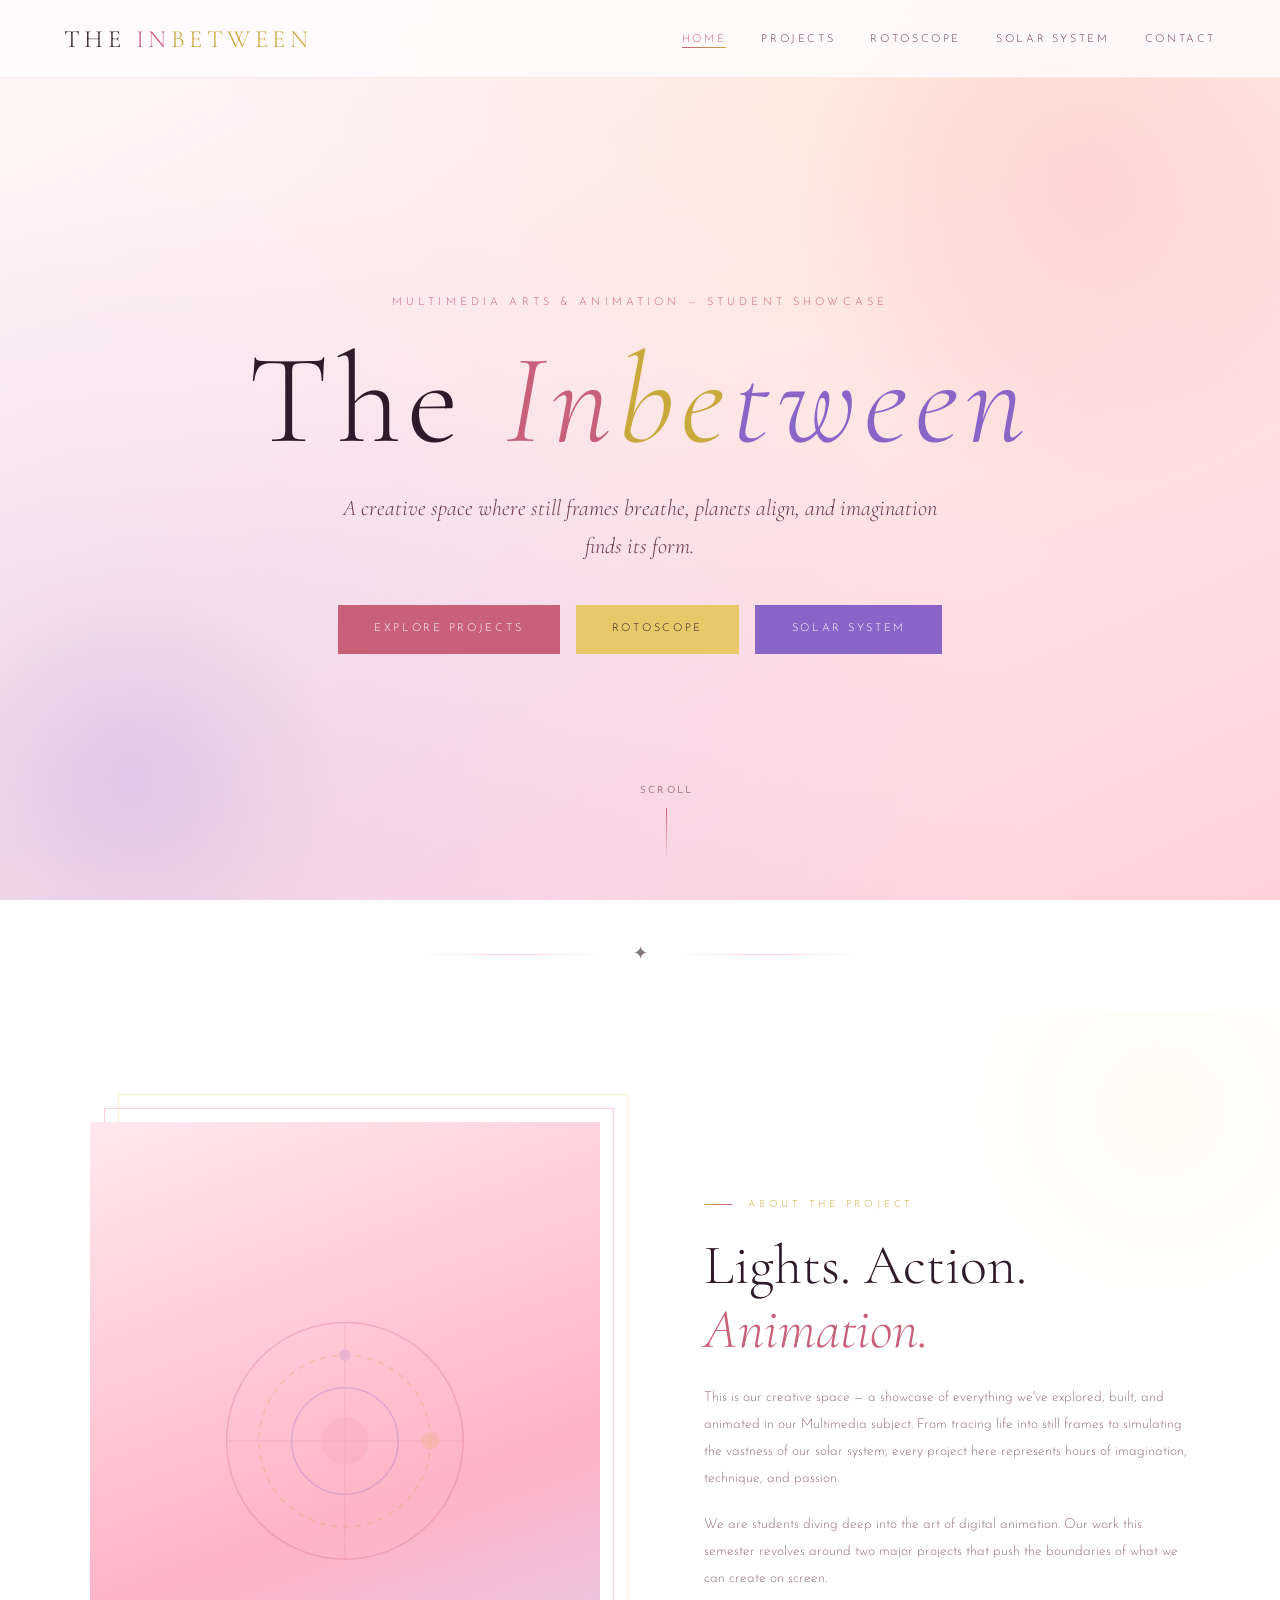
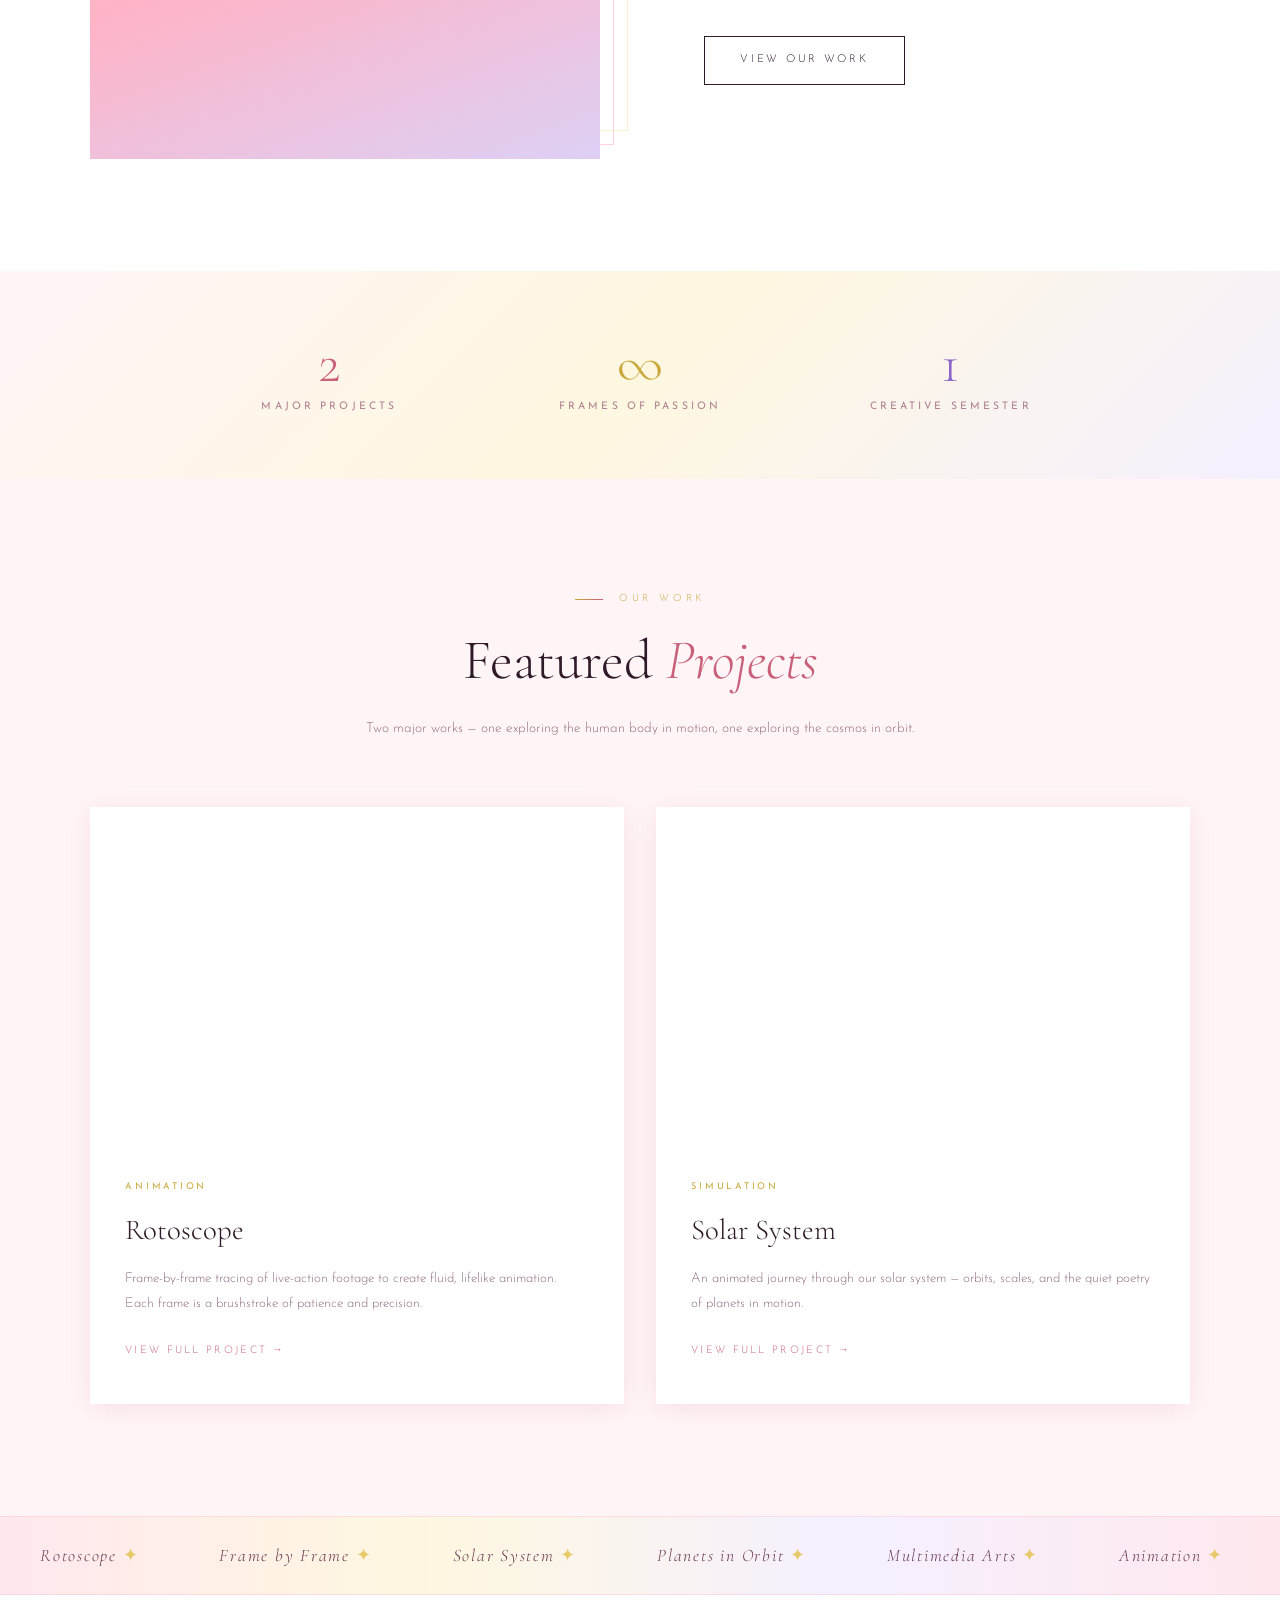
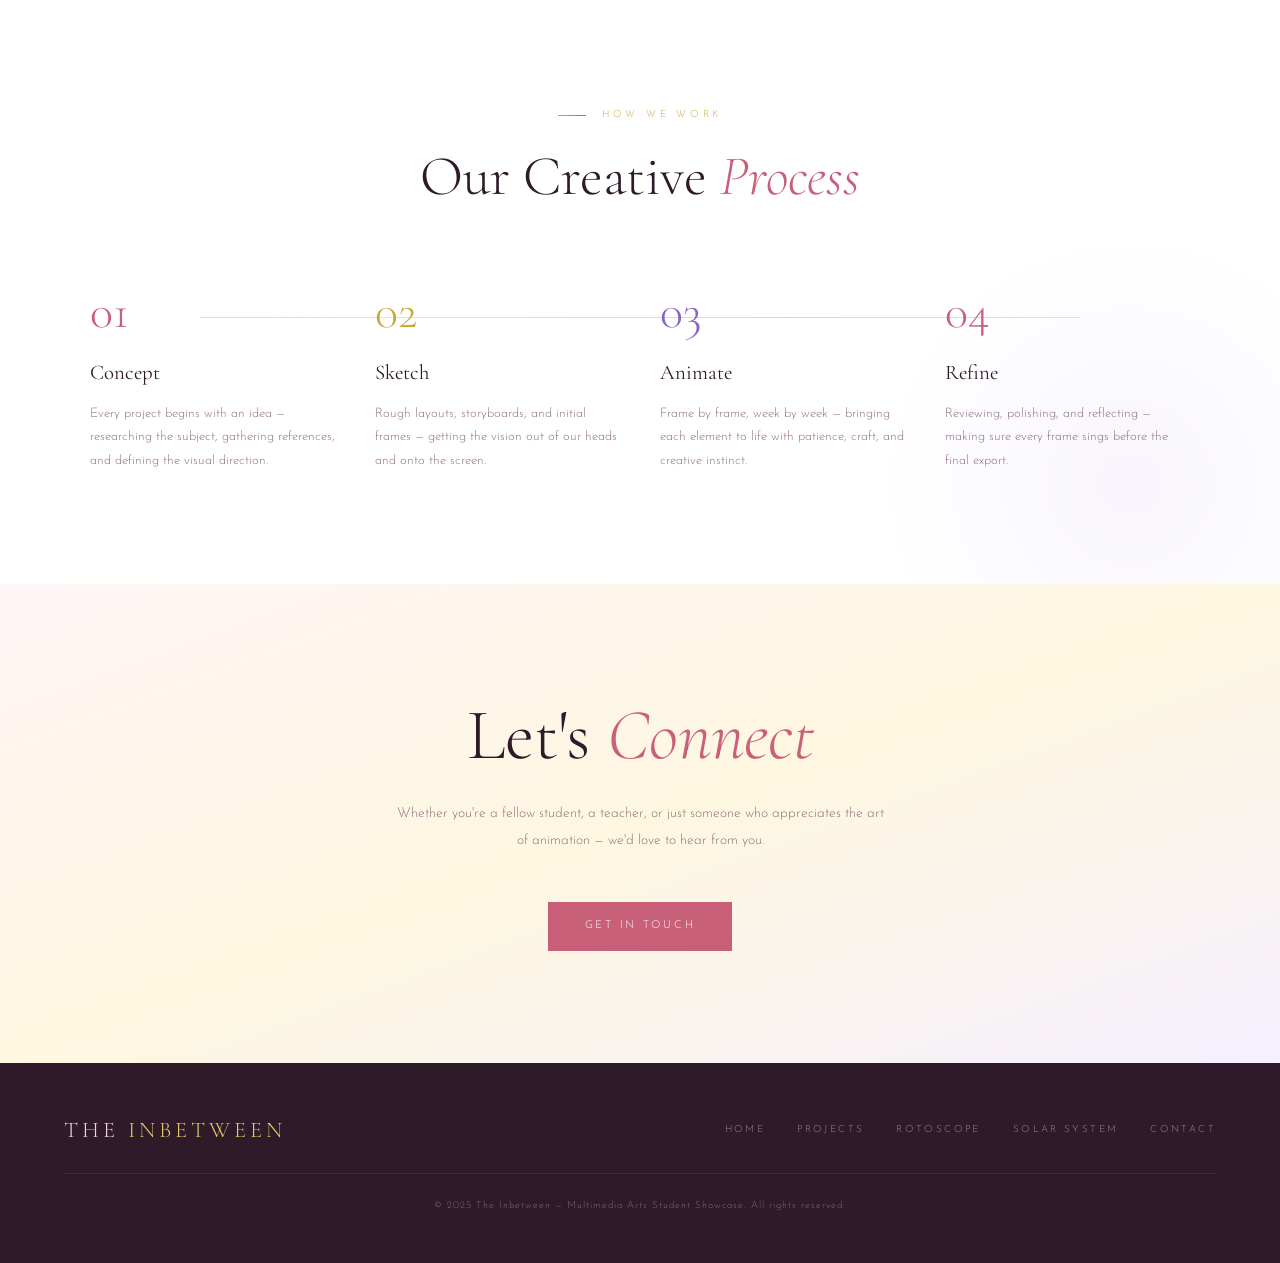
==== commit 6bf0d683: "update" ====
--- a/index.html
+++ b/index.html
@@ -147,7 +147,7 @@
     .projects__header { max-width: 1100px; margin: 0 auto 4rem; text-align: center; }
     .projects__grid {
       max-width: 1100px; margin: 0 auto;
-      display: grid; grid-template-columns: 2fr 1fr; gap: 2rem;
+      display: grid; grid-template-columns: 1fr 1fr; gap: 2rem;
     }
 
           .project-card__image {
@@ -162,7 +162,7 @@
         display: block;
         border: 0;
       }
-      
+
       .project-card {
       background: var(--white); box-shadow: var(--shadow-card);
       transition: transform var(--transition), box-shadow var(--transition);
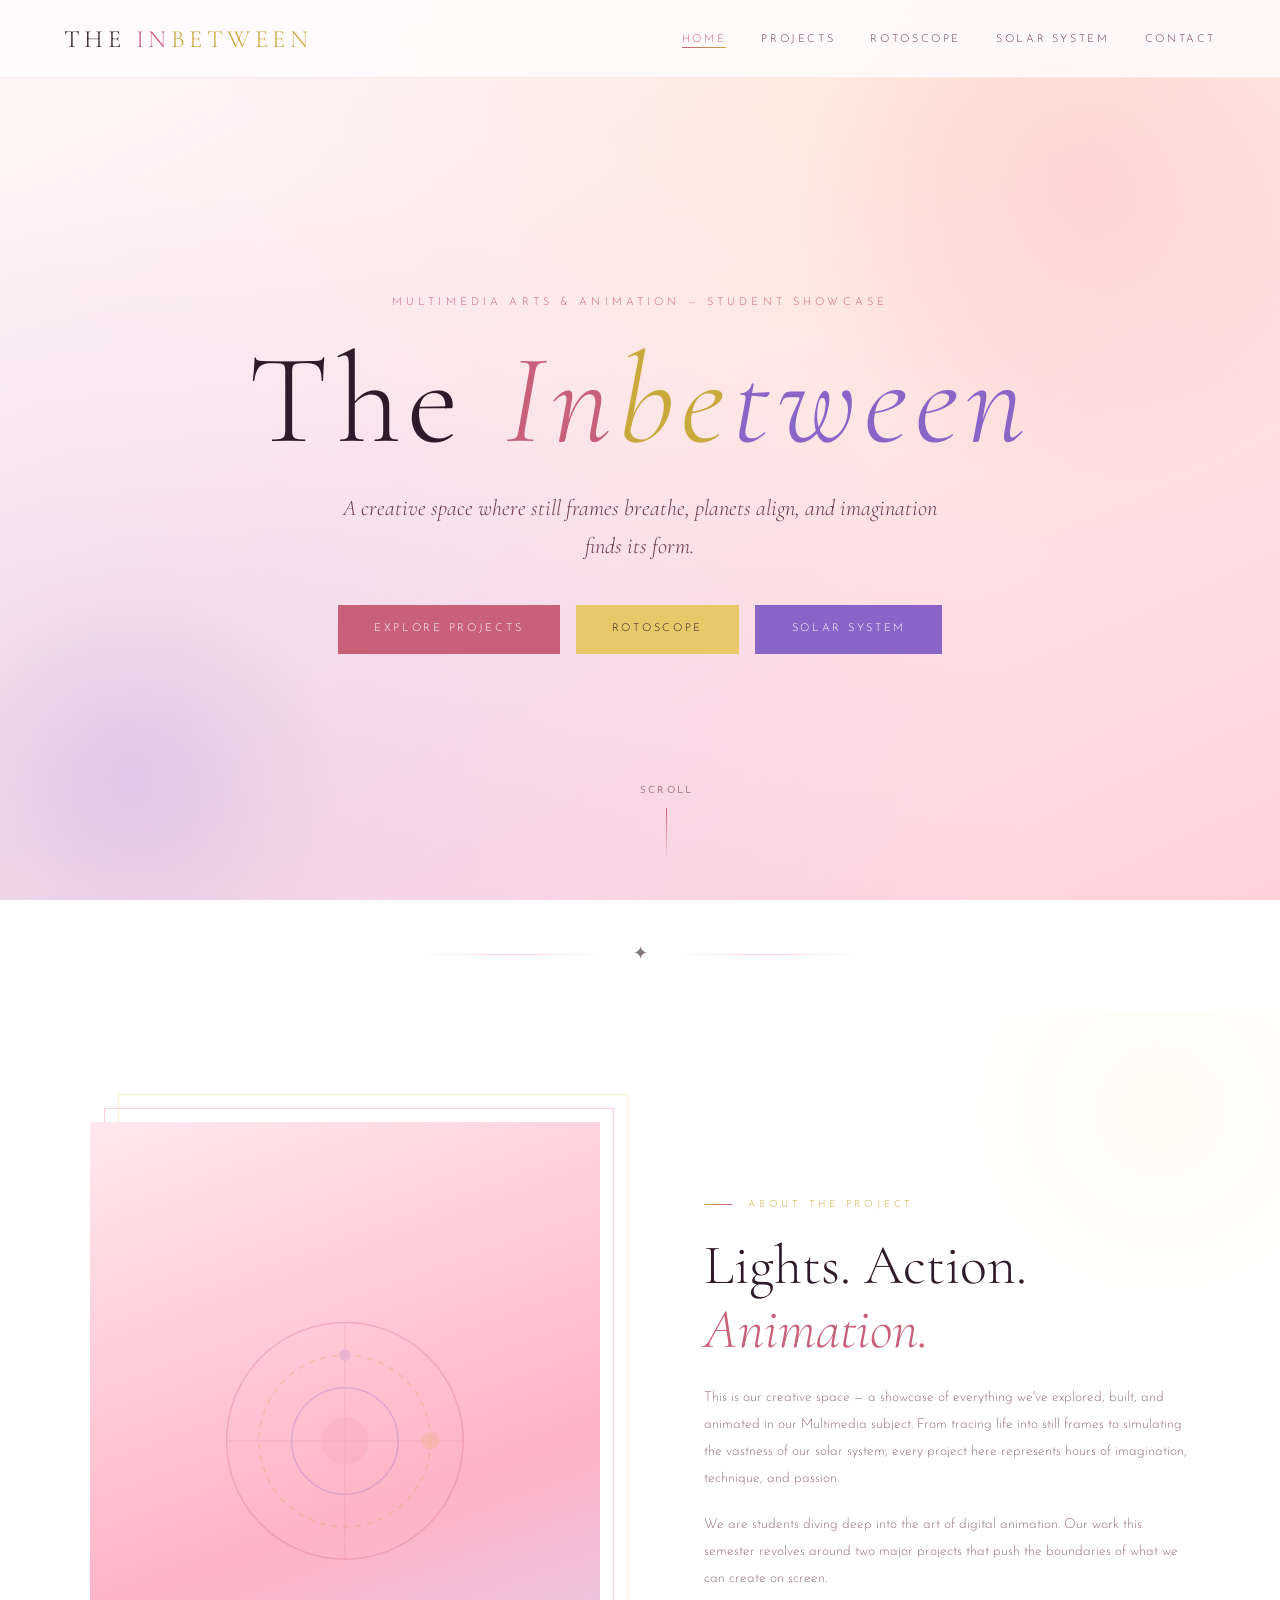
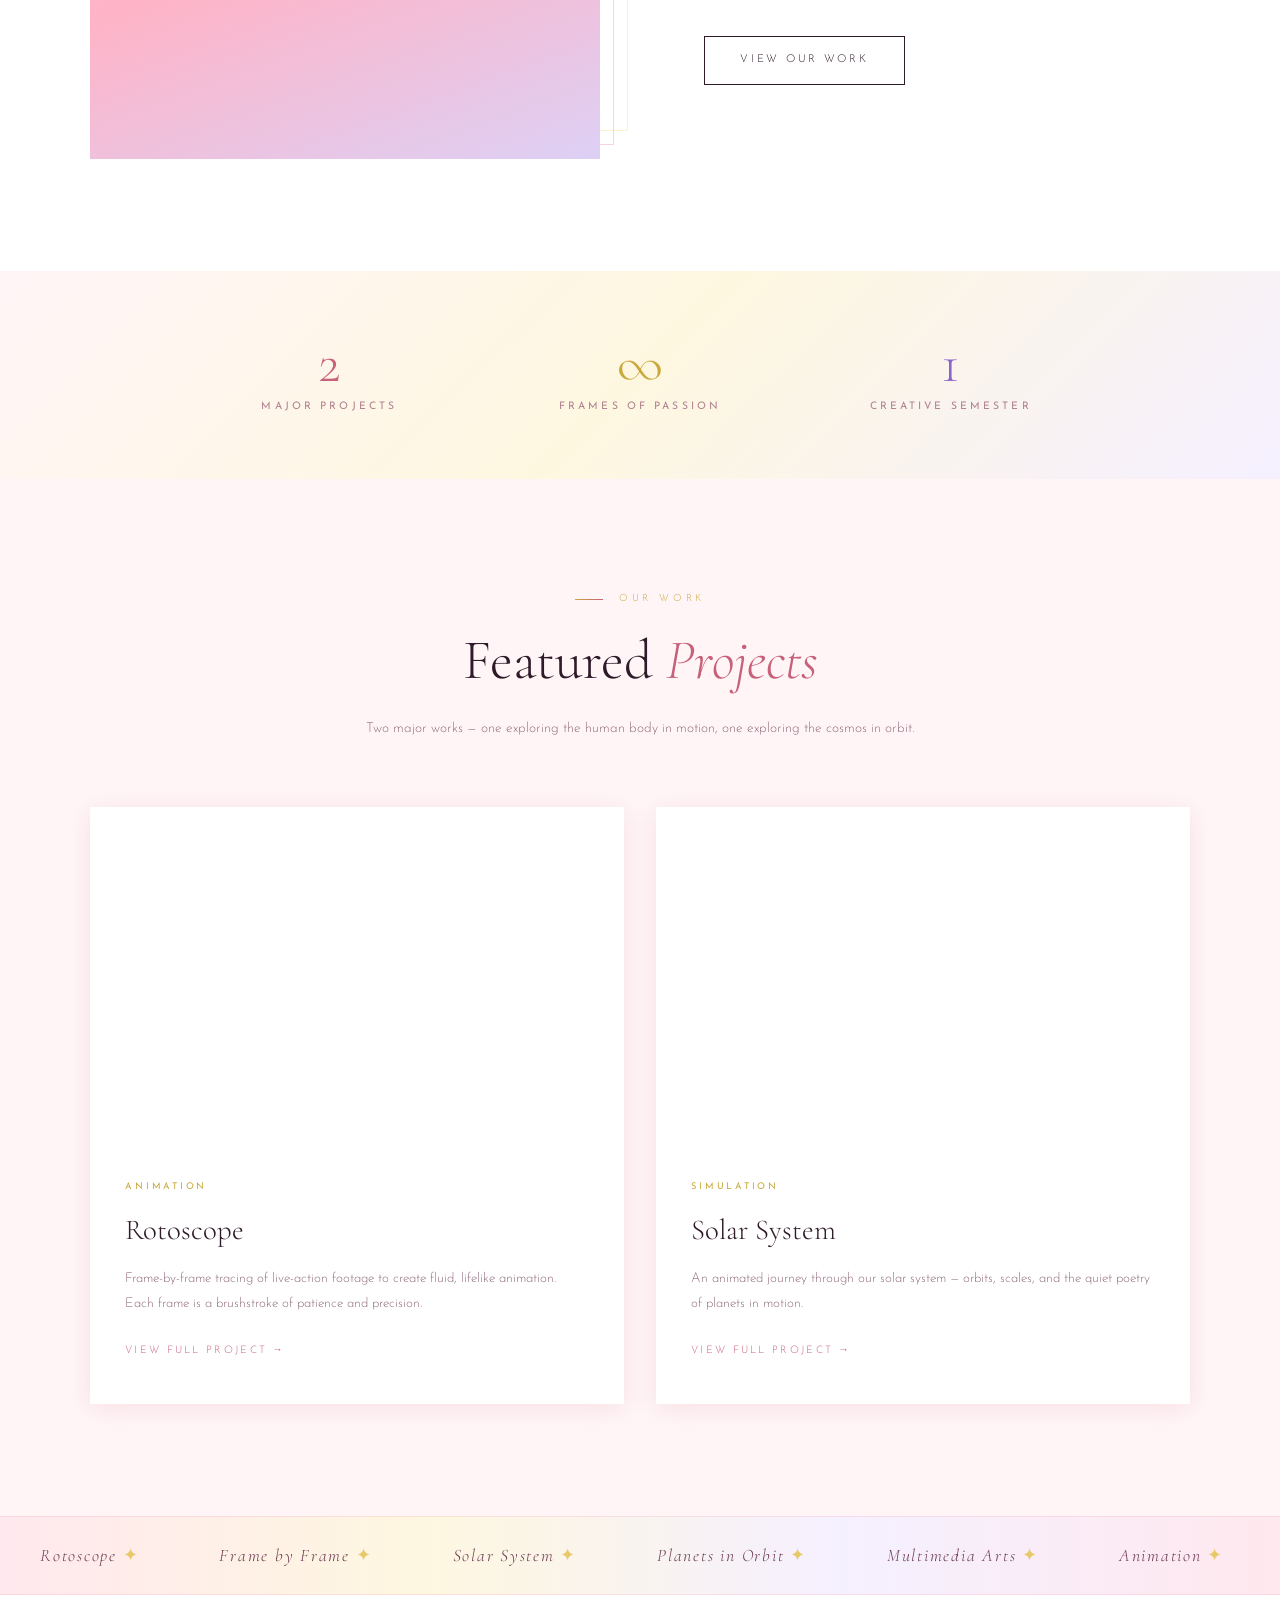
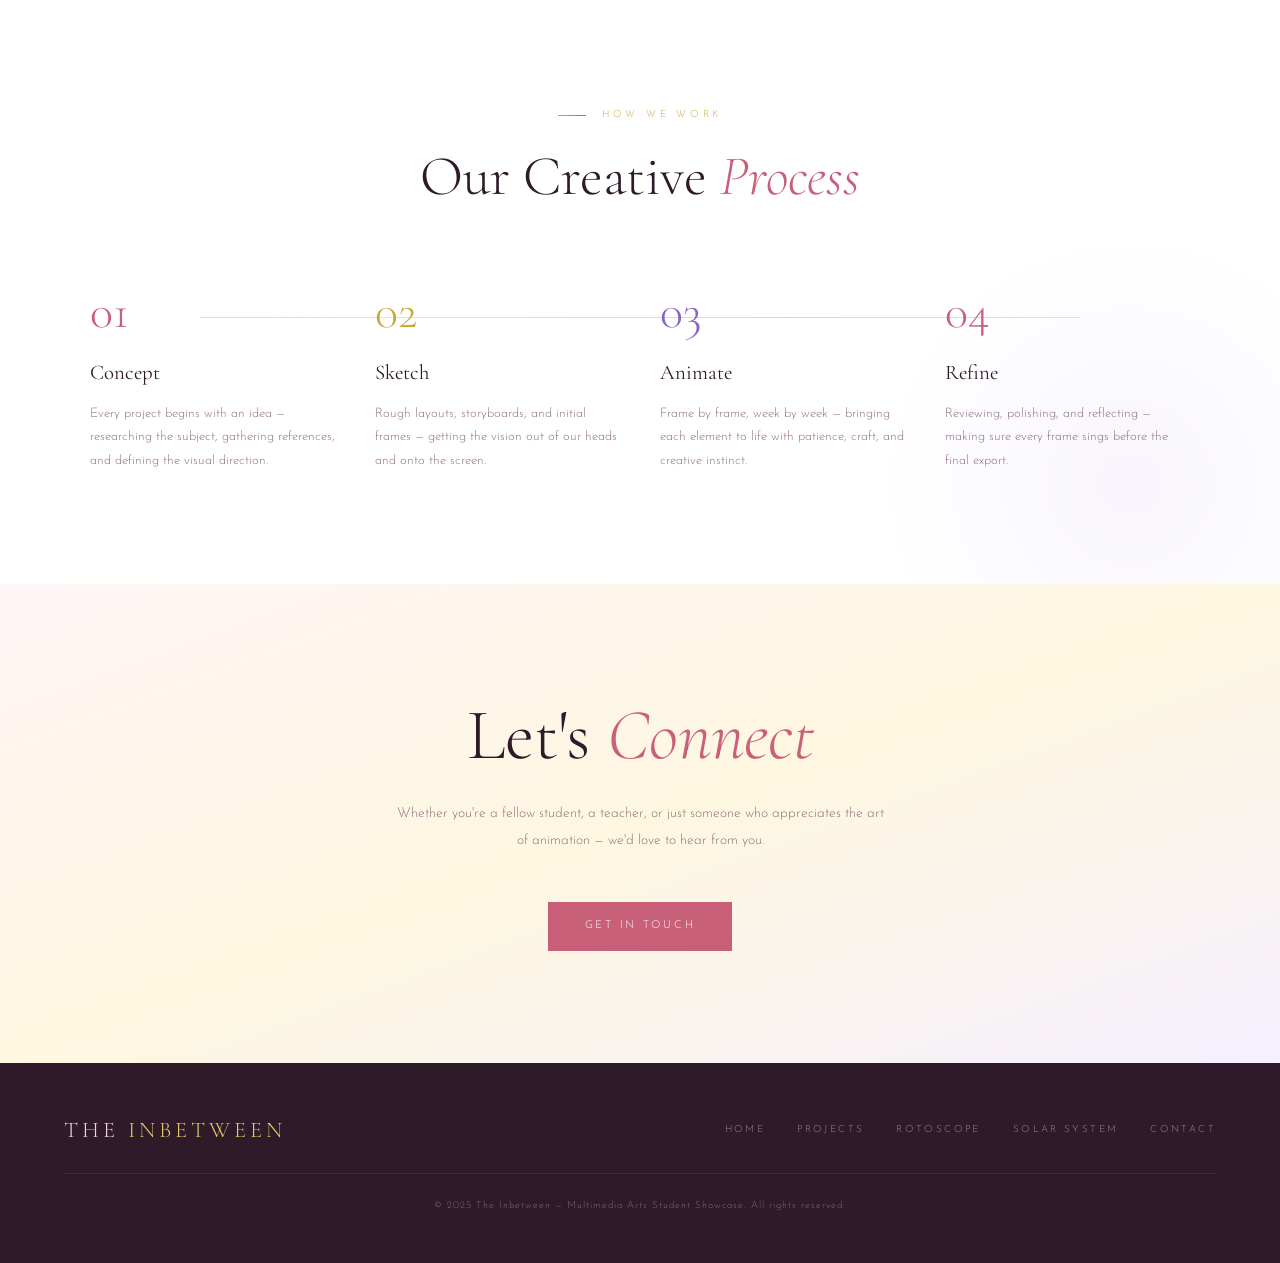
==== commit f40d513e: "new one new" ====
--- a/index.html
+++ b/index.html
@@ -283,11 +283,11 @@
 <body>
 
   <!-- NAVBAR -->
-  <nav class="navbar" role="navigation" aria-label="Main navigation">
+  <nav class="navbar" aria-label="Main navigation">
     <a href="index.html" class="navbar__logo" aria-label="The Inbetween home">
       The <span class="accent-pink">In</span><span class="accent-gold">between</span>
     </a>
-    <ul class="navbar__links" id="navLinks" role="list">
+    <ul class="navbar__links" id="navLinks">
       <li><a href="index.html" class="active">Home</a></li>
       <li><a href="projects.html">Projects</a></li>
       <li><a href="rotoscope.html">Rotoscope</a></li>
@@ -494,7 +494,7 @@
   </section>
 
   <!-- FOOTER -->
-  <footer role="contentinfo">
+  <footer>
     <div class="footer__logo">The <span class="accent">Inbetween</span></div>
     <nav class="footer__nav" aria-label="Footer navigation">
       <a href="index.html">Home</a>
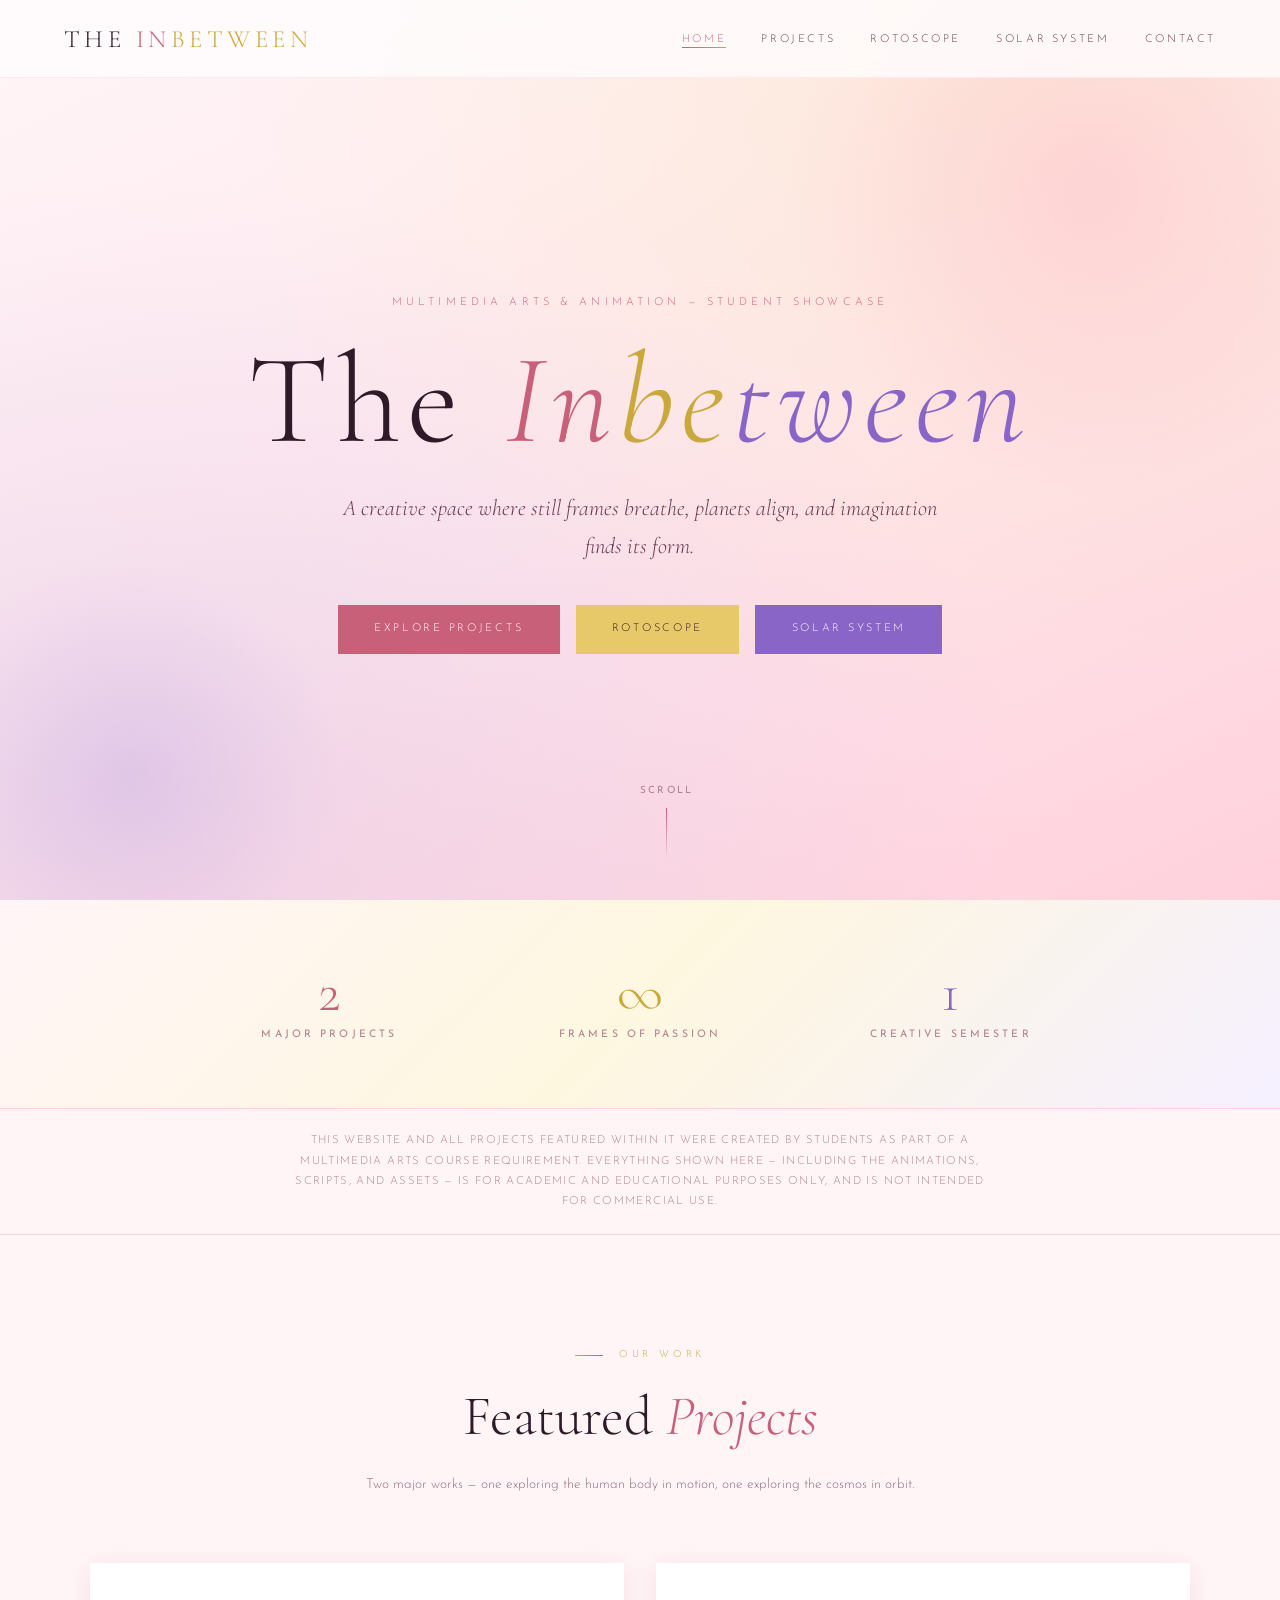
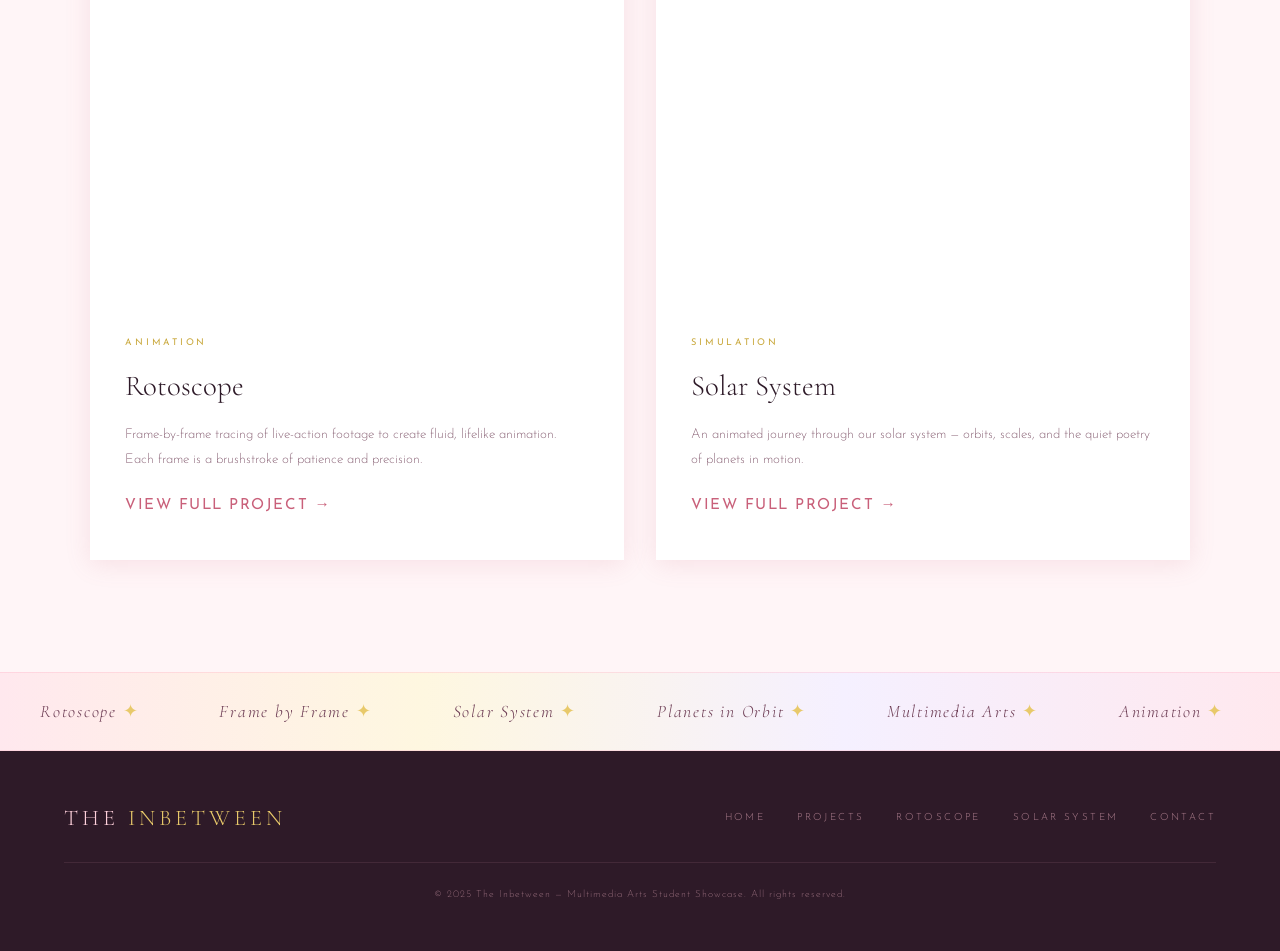
==== commit 139c1344: "Update index.html" ====
--- a/index.html
+++ b/index.html
@@ -142,6 +142,25 @@
     .stat-item:nth-child(3) .stat-item__number { color: var(--purple-rich); }
     .stat-item__label { font-size: 0.65rem; letter-spacing: 0.3em; text-transform: uppercase; color: var(--text-soft); }
 
+    /* ---- ACADEMIC NOTICE ---- */
+    .academic-notice {
+      padding: 1.4rem 2rem;
+      text-align: center;
+      background: var(--pink-whisper);
+      border-top: 1px solid var(--pink-light);
+      border-bottom: 1px solid var(--pink-light);
+    }
+    .academic-notice p {
+      font-size: 0.7rem;
+      font-weight: 300;
+      letter-spacing: 0.12em;
+      text-transform: uppercase;
+      color: var(--text-soft);
+      max-width: 700px;
+      margin: 0 auto;
+      line-height: 1.8;
+    }
+
     /* ---- PROJECTS PREVIEW ---- */
     .projects { padding: 7rem 4rem; background: var(--pink-whisper); }
     .projects__header { max-width: 1100px; margin: 0 auto 4rem; text-align: center; }
@@ -193,13 +212,13 @@
       color: var(--text-mid); line-height: 1.85; margin-bottom: 1.2rem;
     }
     .project-card__link {
-      display: inline-flex; align-items: center; gap: 0.5rem;
-      font-size: 0.65rem; font-weight: 300; letter-spacing: 0.22em;
+      display: inline-flex; align-items: center; gap: 0.6rem;
+      font-size: 0.95rem; font-weight: 400; letter-spacing: 0.1em;
       text-transform: uppercase; color: var(--pink-deep);
       transition: gap var(--transition), color var(--transition);
       font-family: var(--font-body);
     }
-    .project-card__link:hover { gap: 0.9rem; color: var(--purple-rich); }
+    .project-card__link:hover { gap: 1rem; color: var(--purple-rich); }
     .project-card--featured .project-card__placeholder { aspect-ratio: 4/3; }
 
     /* ---- PROCESS ---- */
@@ -322,44 +341,6 @@
     </div>
   </section>
 
-  <!-- DIVIDER -->
-  <div class="divider" aria-hidden="true">
-    <div class="divider__line"></div>
-    <span class="divider__gem">✦</span>
-    <div class="divider__line"></div>
-  </div>
-
-  <!-- ABOUT -->
-  <section class="about" id="about" aria-label="About section">
-    <div class="about__inner">
-      <div class="about__image-wrap reveal">
-        <div class="about__image-placeholder" role="img" aria-label="Decorative animation artwork">
-          <svg viewBox="0 0 200 200" fill="none" xmlns="http://www.w3.org/2000/svg" aria-hidden="true">
-            <circle cx="100" cy="100" r="80" stroke="#c9607a" stroke-width="1"/>
-            <circle cx="100" cy="100" r="58" stroke="#c9a83c" stroke-width="1" stroke-dasharray="4 4"/>
-            <circle cx="100" cy="100" r="36" stroke="#8a65c8" stroke-width="1"/>
-            <circle cx="100" cy="100" r="16" fill="#c9607a" opacity="0.3"/>
-            <line x1="20" y1="100" x2="180" y2="100" stroke="#c9607a" stroke-width="1" opacity="0.4"/>
-            <line x1="100" y1="20" x2="100" y2="180" stroke="#c9607a" stroke-width="1" opacity="0.4"/>
-            <circle cx="158" cy="100" r="6" fill="#c9a83c" opacity="0.6"/>
-            <circle cx="100" cy="42" r="4" fill="#8a65c8" opacity="0.6"/>
-          </svg>
-        </div>
-      </div>
-      <div class="about__content reveal">
-        <p class="section-label">About the Project</p>
-        <h2 class="section-title">Lights. Action. <em>Animation.</em></h2>
-        <p class="section-text">
-          This is our creative space — a showcase of everything we've explored, built, and animated in our Multimedia subject. From tracing life into still frames to simulating the vastness of our solar system, every project here represents hours of imagination, technique, and passion.
-        </p>
-        <p class="section-text">
-          We are students diving deep into the art of digital animation. Our work this semester revolves around two major projects that push the boundaries of what we can create on screen.
-        </p>
-        <a href="projects.html" class="btn btn--outline" style="margin-top:1.5rem; display:inline-block;">View Our Work</a>
-      </div>
-    </div>
-  </section>
-
   <!-- STATS -->
   <section class="stats" aria-label="Project stats">
     <div class="stats__inner">
@@ -378,6 +359,11 @@
     </div>
   </section>
 
+  <!-- ACADEMIC NOTICE -->
+  <div class="academic-notice" aria-label="Academic disclaimer">
+    <p>This website and all projects featured within it were created by students as part of a Multimedia Arts course requirement. Everything shown here — including the animations, scripts, and assets — is for academic and educational purposes only, and is not intended for commercial use.</p>
+  </div>
+
   <!-- PROJECTS PREVIEW -->
   <section class="projects" aria-label="Projects section">
     <div class="projects__header reveal">
@@ -391,11 +377,10 @@
       <article class="project-card project-card--featured reveal" tabindex="0" aria-label="Rotoscope project">
         <div class="project-card__image">
       <iframe 
-        width="100%" 
         height="200"
+        style="width:100%; border:0;"
         src="https://www.youtube.com/embed/eoOIrdb_0ko"
         title="Rotoscope video"
-        frameborder="0"
         allow="accelerometer; autoplay; clipboard-write; encrypted-media; gyroscope; picture-in-picture"
         allowfullscreen>
       </iframe>
@@ -410,11 +395,10 @@
       <article class="project-card reveal" tabindex="0" aria-label="Solar System project">
         <div class="project-card__image">
           <iframe 
-            width="100%" 
             height="200"
+            style="width:100%; border:0;"
             src="https://www.youtube.com/embed/peSv5IT5Ve4"
             title="Solar System video"
-            frameborder="0"
             allow="accelerometer; autoplay; clipboard-write; encrypted-media; gyroscope; picture-in-picture"
             allowfullscreen>
           </iframe>
@@ -452,47 +436,6 @@
     </div>
   </div>
 
-  <!-- PROCESS -->
-  <section class="process" aria-label="Our creative process">
-    <div class="process__inner">
-      <div class="process__header reveal">
-        <p class="section-label" style="justify-content:center;">How We Work</p>
-        <h2 class="section-title">Our Creative <em>Process</em></h2>
-      </div>
-      <div class="process__steps">
-        <div class="process-step reveal">
-          <div class="process-step__number">01</div>
-          <h3 class="process-step__title">Concept</h3>
-          <p class="process-step__desc">Every project begins with an idea — researching the subject, gathering references, and defining the visual direction.</p>
-        </div>
-        <div class="process-step reveal">
-          <div class="process-step__number">02</div>
-          <h3 class="process-step__title">Sketch</h3>
-          <p class="process-step__desc">Rough layouts, storyboards, and initial frames — getting the vision out of our heads and onto the screen.</p>
-        </div>
-        <div class="process-step reveal">
-          <div class="process-step__number">03</div>
-          <h3 class="process-step__title">Animate</h3>
-          <p class="process-step__desc">Frame by frame, week by week — bringing each element to life with patience, craft, and creative instinct.</p>
-        </div>
-        <div class="process-step reveal">
-          <div class="process-step__number">04</div>
-          <h3 class="process-step__title">Refine</h3>
-          <p class="process-step__desc">Reviewing, polishing, and reflecting — making sure every frame sings before the final export.</p>
-        </div>
-      </div>
-    </div>
-  </section>
-
-  <!-- CTA -->
-  <section class="cta-section" aria-label="Contact call to action">
-    <div class="reveal">
-      <h2 class="cta-section__title">Let's <em>Connect</em></h2>
-      <p class="cta-section__text">Whether you're a fellow student, a teacher, or just someone who appreciates the art of animation — we'd love to hear from you.</p>
-      <a href="contact.html" class="btn btn--primary">Get in Touch</a>
-    </div>
-  </section>
-
   <!-- FOOTER -->
   <footer>
     <div class="footer__logo">The <span class="accent">Inbetween</span></div>
@@ -509,4 +452,4 @@
   <script src="nav.js"></script>
 
 </body>
-</html>
+</html>
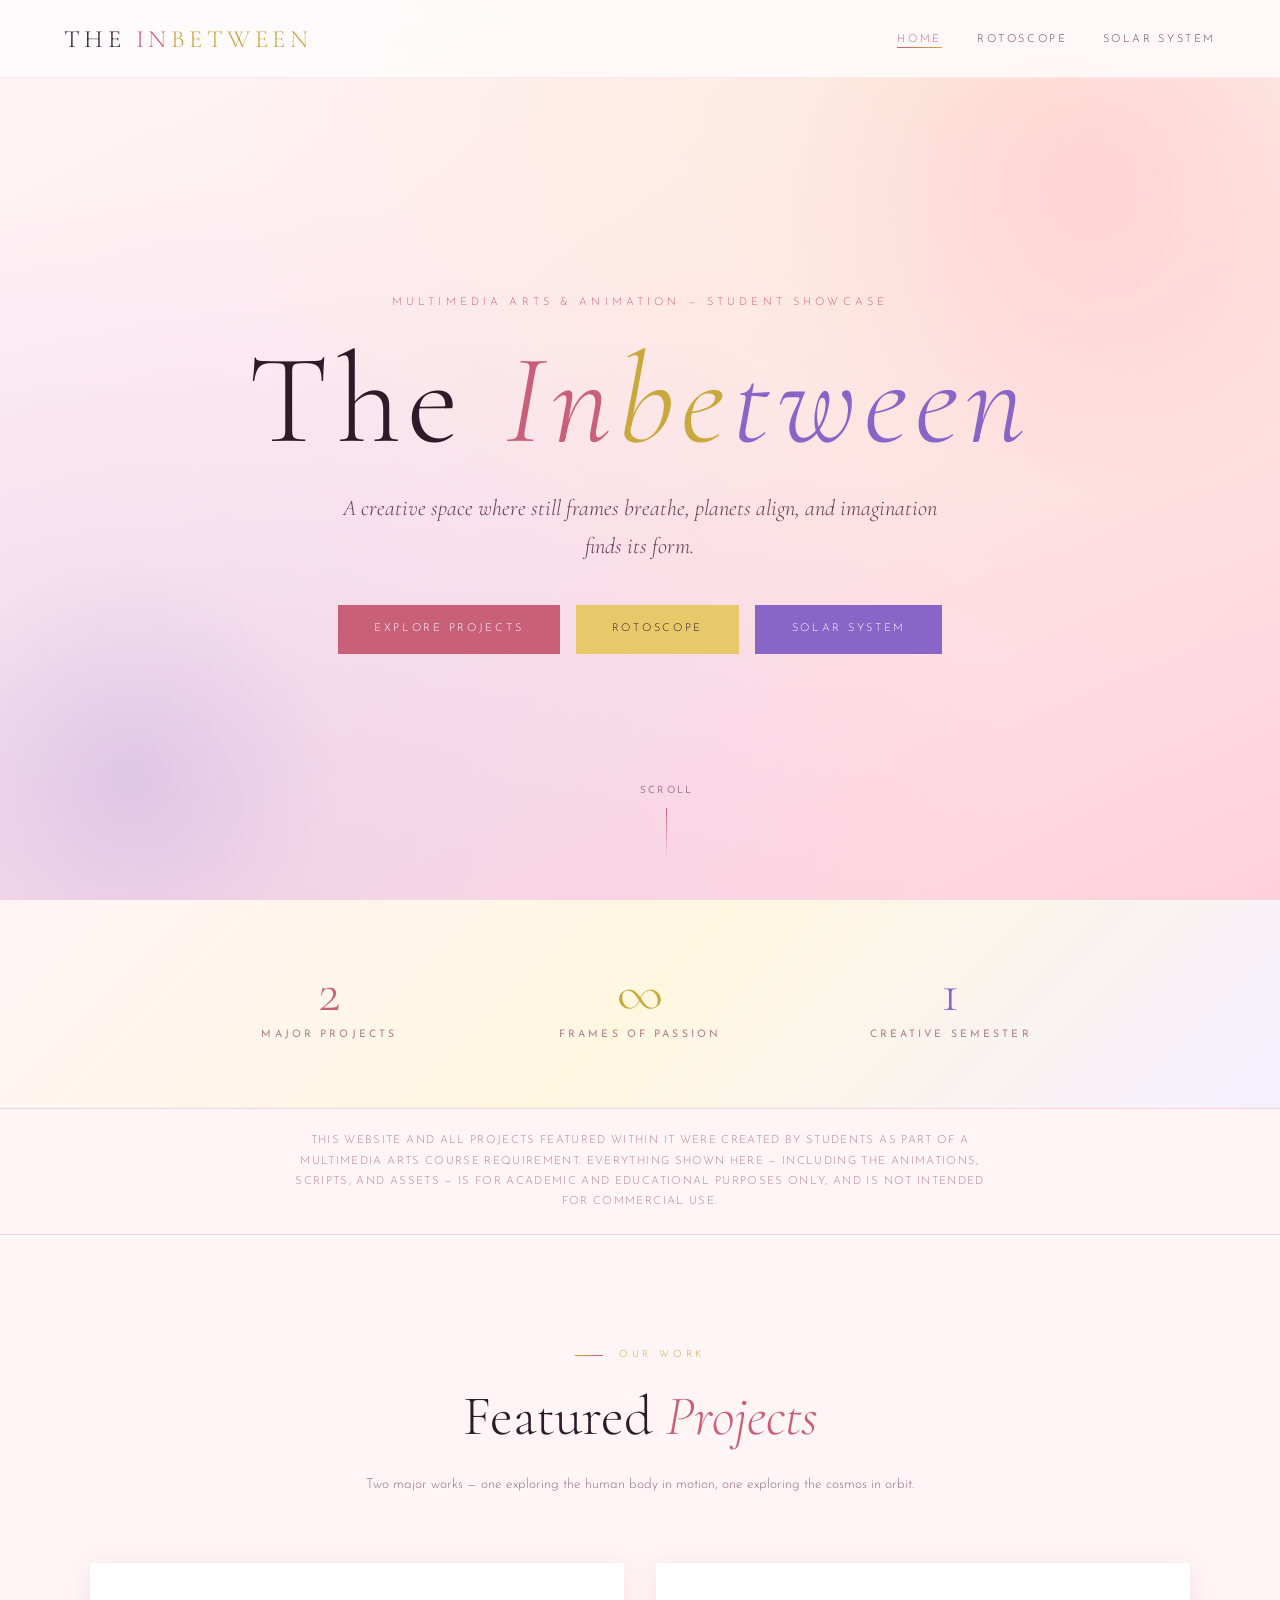
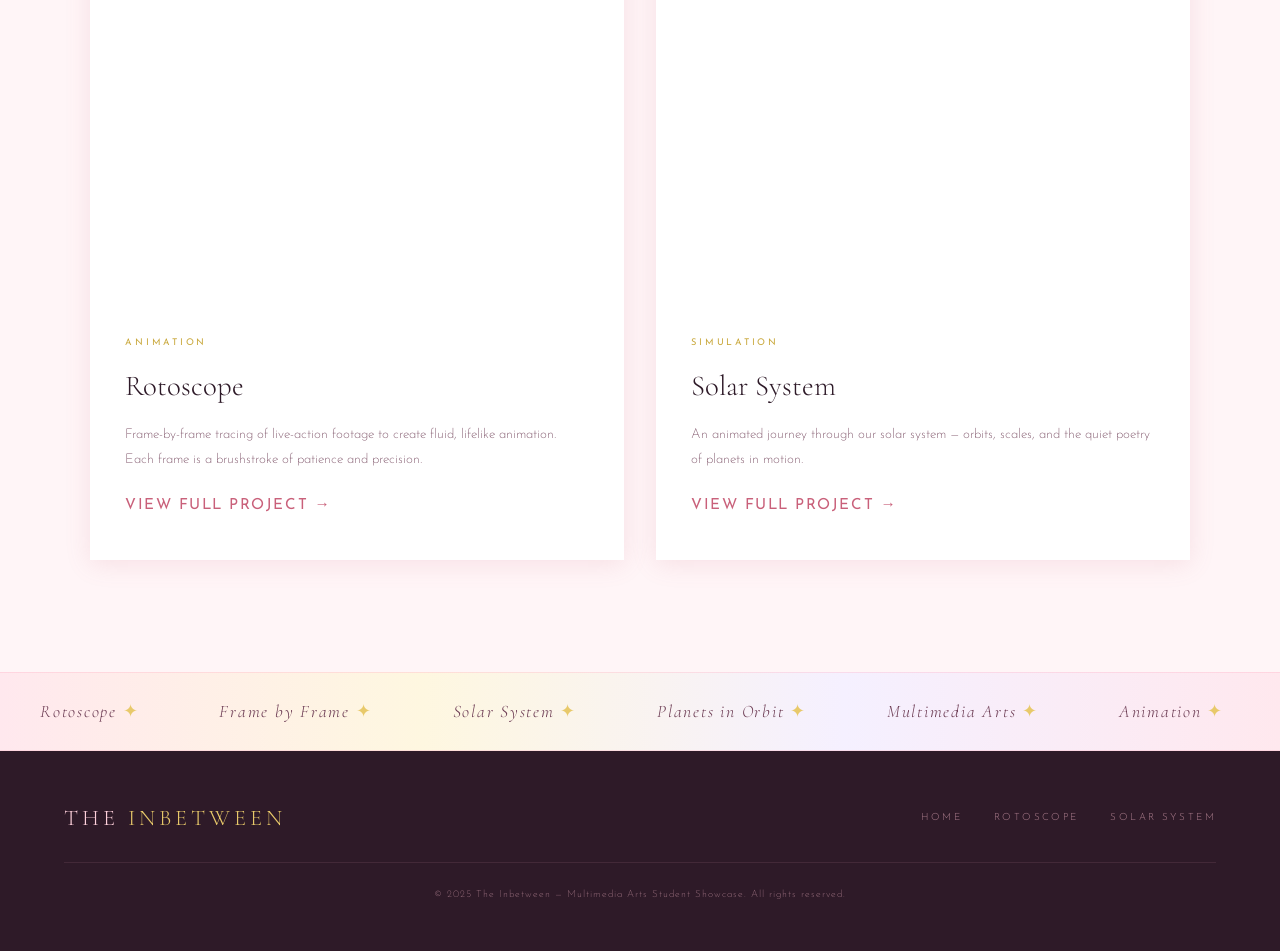
==== commit 2efb8f56: "Update index.html" ====
--- a/index.html
+++ b/index.html
@@ -308,10 +308,8 @@
     </a>
     <ul class="navbar__links" id="navLinks">
       <li><a href="index.html" class="active">Home</a></li>
-      <li><a href="projects.html">Projects</a></li>
       <li><a href="rotoscope.html">Rotoscope</a></li>
       <li><a href="solar-system.html">Solar System</a></li>
-      <li><a href="contact.html">Contact</a></li>
     </ul>
     <button class="navbar__hamburger" id="hamburger"
       aria-label="Toggle navigation menu" aria-expanded="false" aria-controls="navLinks">
@@ -441,10 +439,8 @@
     <div class="footer__logo">The <span class="accent">Inbetween</span></div>
     <nav class="footer__nav" aria-label="Footer navigation">
       <a href="index.html">Home</a>
-      <a href="projects.html">Projects</a>
       <a href="rotoscope.html">Rotoscope</a>
       <a href="solar-system.html">Solar System</a>
-      <a href="contact.html">Contact</a>
     </nav>
     <p class="footer__copy">&copy; 2025 The Inbetween &mdash; Multimedia Arts Student Showcase. All rights reserved.</p>
   </footer>
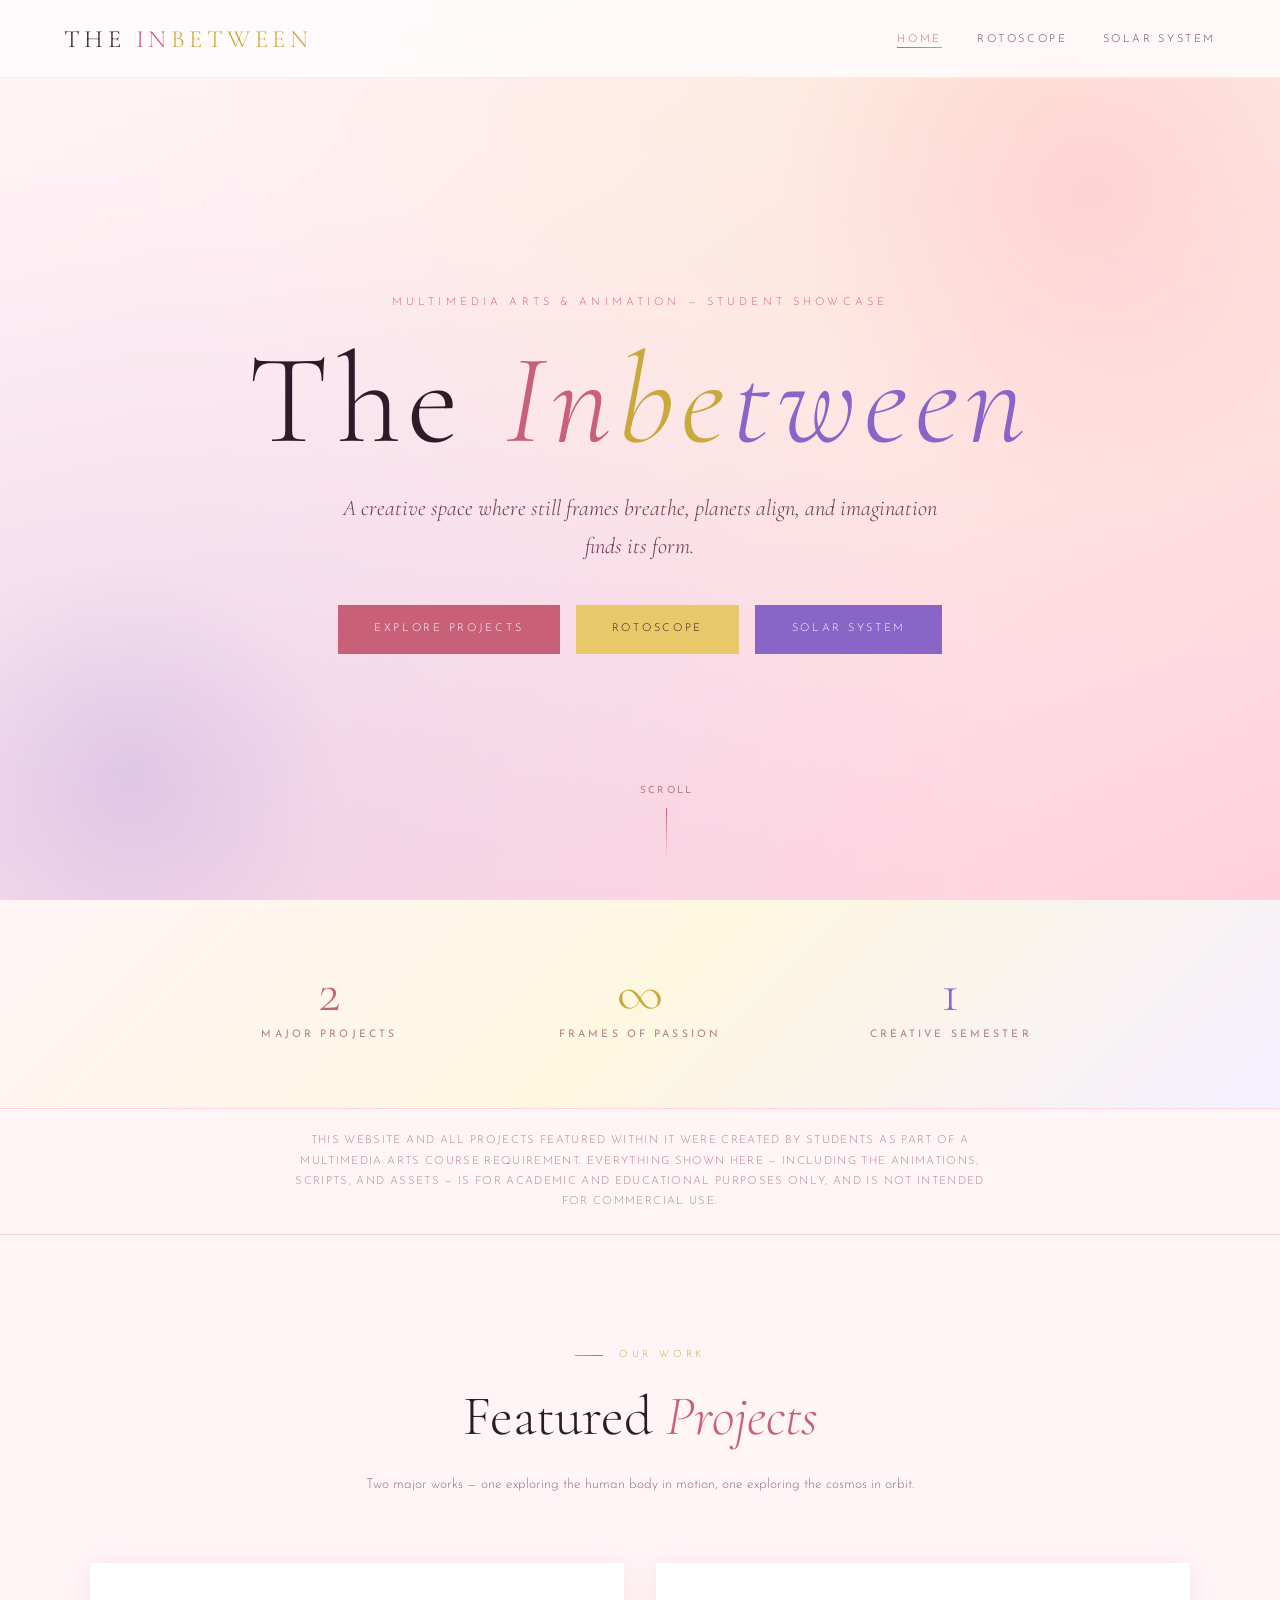
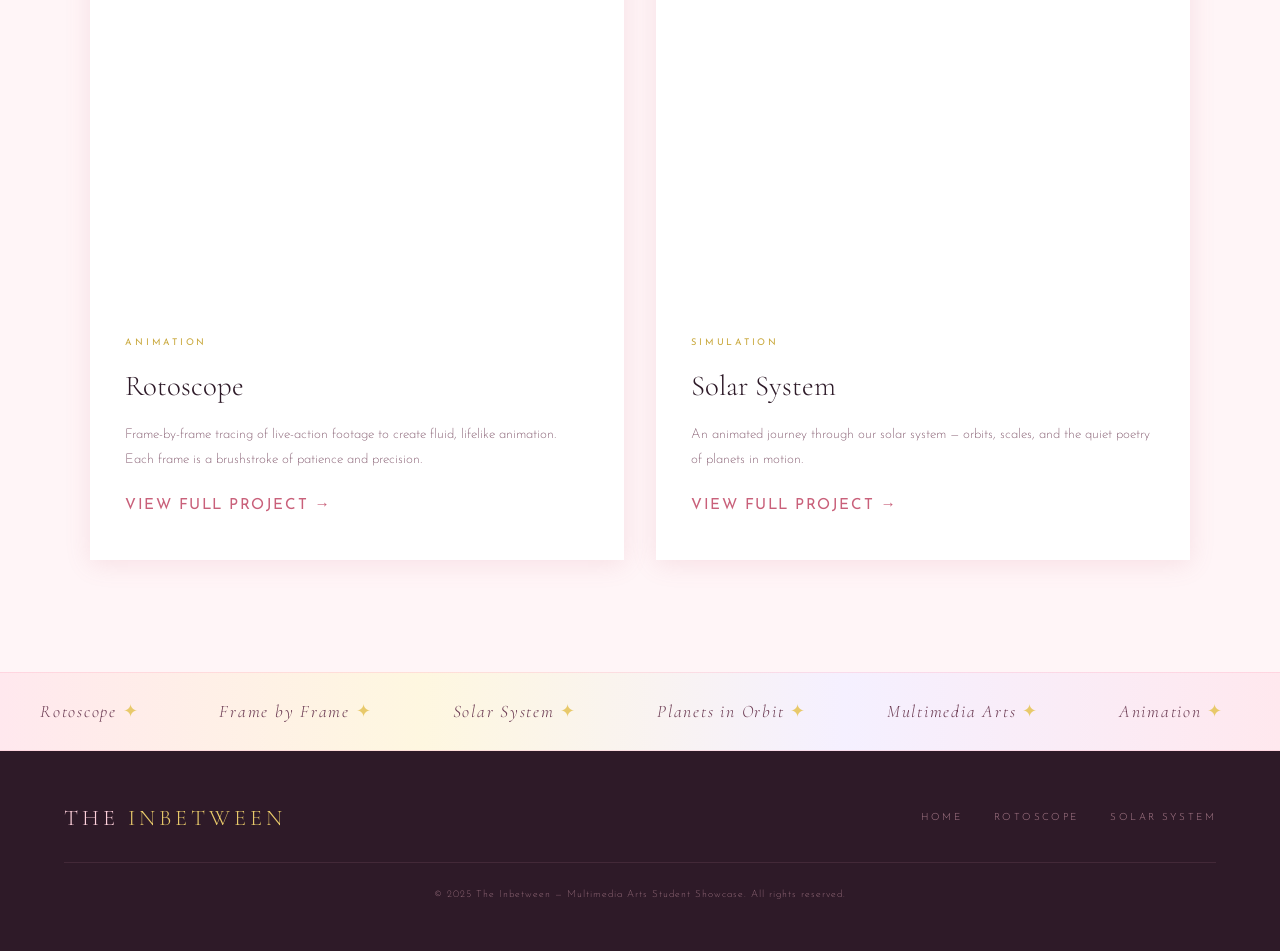
==== commit c15fa590: "Update index.html" ====
--- a/index.html
+++ b/index.html
@@ -358,7 +358,7 @@
   </section>
 
   <!-- ACADEMIC NOTICE -->
-  <div class="academic-notice" aria-label="Academic disclaimer">
+  <div class="academic-notice" role="region" aria-label="Academic disclaimer">
     <p>This website and all projects featured within it were created by students as part of a Multimedia Arts course requirement. Everything shown here — including the animations, scripts, and assets — is for academic and educational purposes only, and is not intended for commercial use.</p>
   </div>
 
